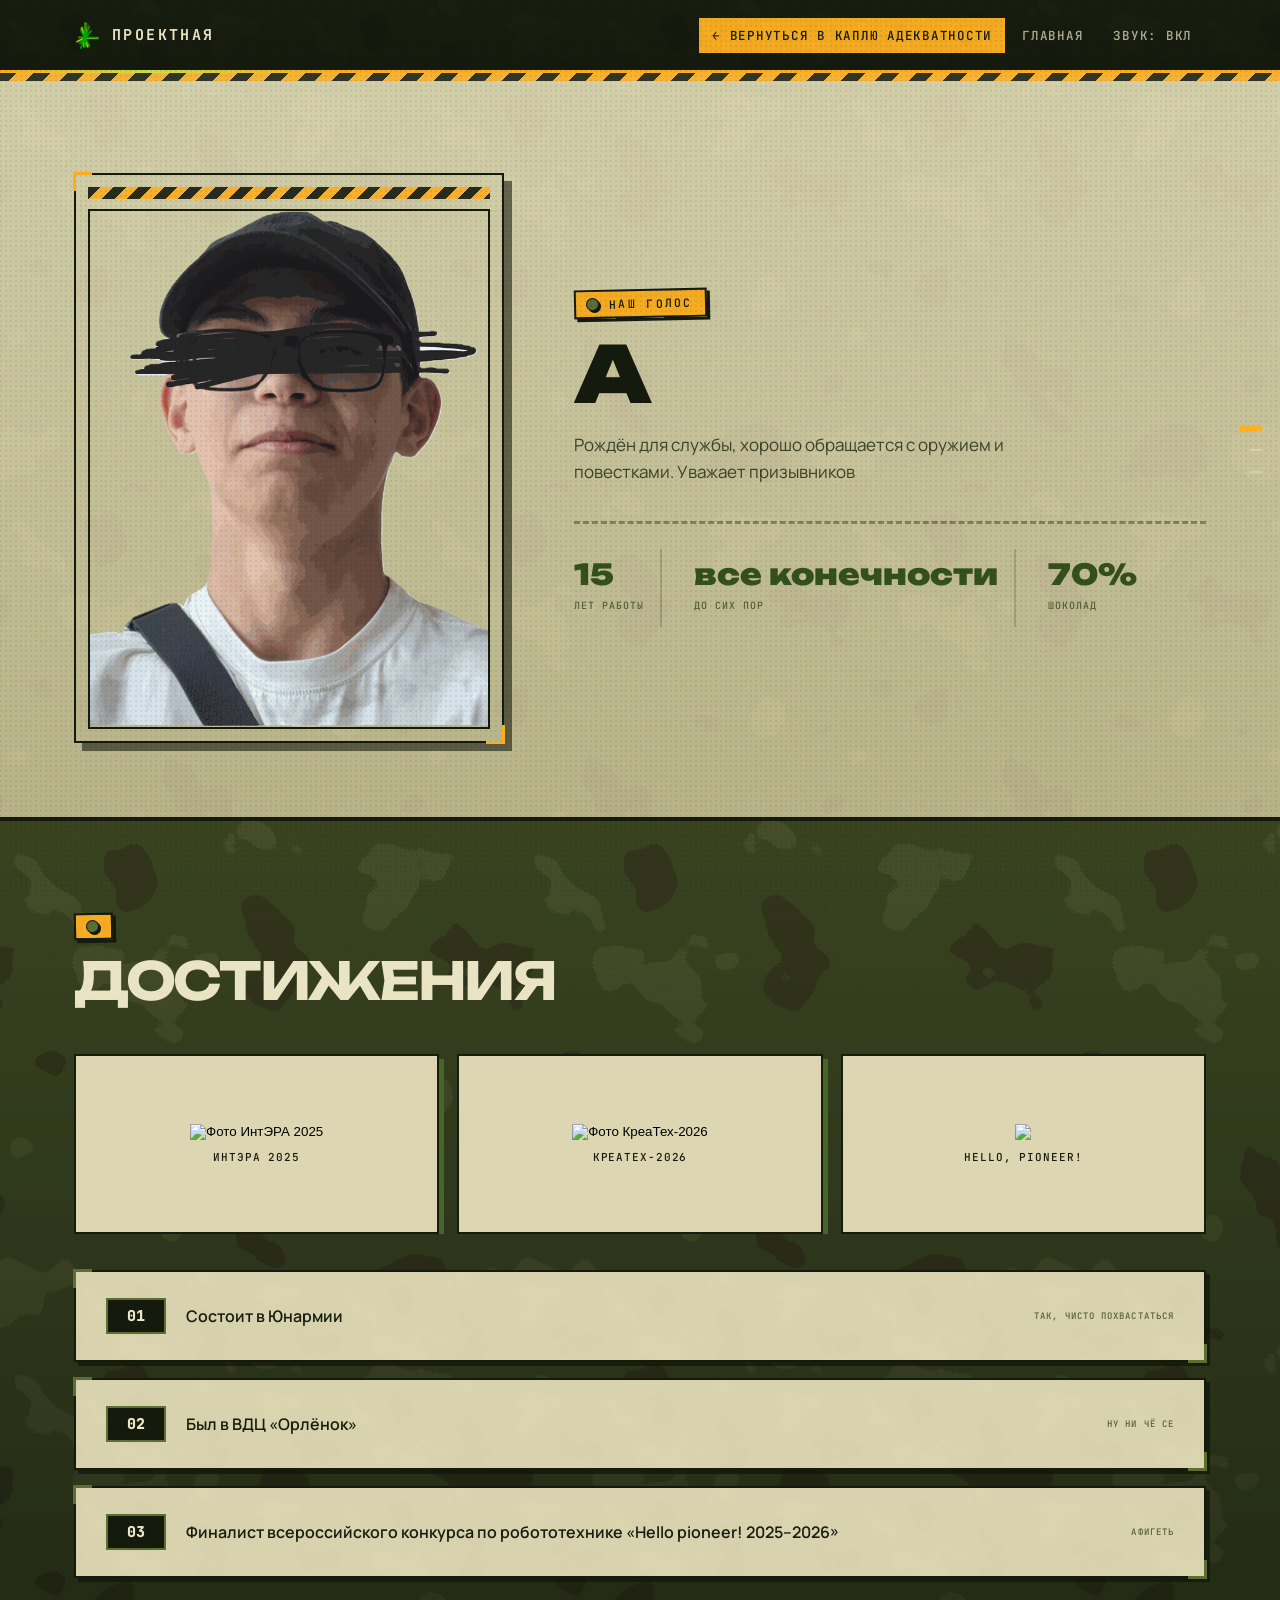
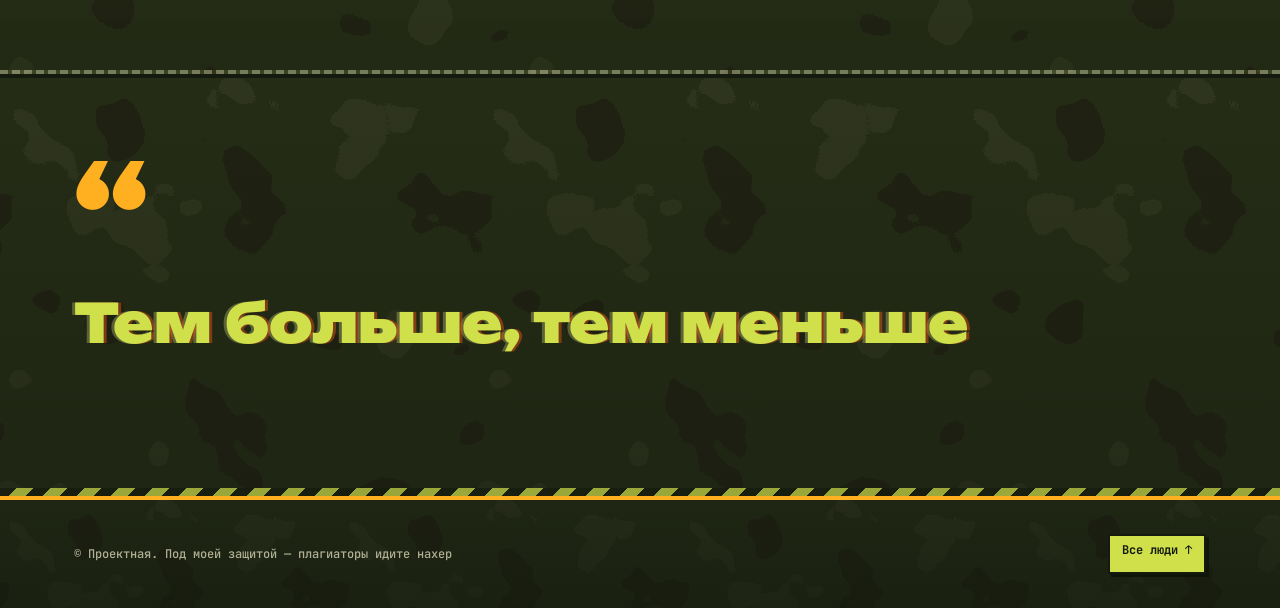
==== a.html @ 7ec5fdd1 "Add files via upload" ====
<!DOCTYPE html>
<html lang="ru">
<head>
  <meta charset="UTF-8">
  <meta name="viewport" content="width=device-width, initial-scale=1.0">
  <title>A</title>

  <link rel="icon" href="favicon.png">
  <link rel="preconnect" href="https://fonts.googleapis.com">
  <link rel="preconnect" href="https://fonts.gstatic.com" crossorigin>
  <link rel="stylesheet" href="portfolio.css">
  <link rel="stylesheet" href="fx.css">
  <link rel="stylesheet" href="page-transition.css">
  <link rel="stylesheet" href="camo.css">

  <style>
    .achievement-photo-gallery {
      display: grid;
      grid-template-columns: repeat(3, minmax(220px, 1fr));
      gap: 18px;
      margin: 30px 0 36px;
      overflow-x: auto;
      overscroll-behavior-x: contain;
      scroll-snap-type: x proximity;
    }

    .achievement-photo-frame {
      display: flex;
      flex-direction: column;
      align-items: center;
      justify-content: center;
      min-width: 0;
      min-height: 180px;
      margin: 0;
      padding: 10px;
      border: 2px solid var(--ink);
      background: var(--bg-elevated);
      box-shadow: 5px 5px 0 var(--blue);
      scroll-snap-align: start;
      gap: 10px;
      transition: transform .3s ease, box-shadow .3s ease;
    }

    .achievement-photo-frame:hover {
      transform: translateY(-5px) rotate(-.4deg);
      box-shadow: 8px 9px 0 var(--bright);
    }

    .achievement-photo-placeholder {
      display: grid;
      place-content: center;
      justify-items: center;
      gap: 8px;
      width: 100%;
      min-height: 160px;
      padding: 16px;
      border: 2px dashed var(--blue);
      background: rgba(27, 52, 232, .06);
      color: var(--dim);
      font: 500 11px 'JetBrains Mono', monospace;
      letter-spacing: .12em;
      text-align: center;
      text-transform: uppercase;
    }

    .achievement-photo-placeholder__plus {
      color: var(--bright);
      font: 500 34px/1 'JetBrains Mono', monospace;
    }

    .achievement-photo {
      display: block;
      width: auto;
      height: auto;
      max-width: 100%;
      max-height: 360px;
      object-fit: contain;
      cursor: zoom-in;
    }

    .achievement-photo-button {
      display: grid;
      place-items: center;
      width: 100%;
      padding: 0;
      border: 0;
      background: transparent;
      cursor: zoom-in;
    }

    .achievement-photo-button:focus-visible {
      outline: 3px solid var(--bright);
      outline-offset: 4px;
    }

    .achievement-photo-frame figcaption {
      color: var(--ink);
      font: 500 11px 'JetBrains Mono', monospace;
      letter-spacing: .08em;
      text-align: center;
      text-transform: uppercase;
    }

    .photo-lightbox {
      position: fixed;
      z-index: 10000;
      inset: 0;
      display: grid;
      place-items: center;
      padding: 24px;
      background: rgba(0, 0, 0, .9);
      opacity: 0;
      visibility: hidden;
      pointer-events: none;
      transition: opacity .3s ease, visibility .3s ease;
    }

    .photo-lightbox.is-open {
      opacity: 1;
      visibility: visible;
      pointer-events: auto;
    }

    .photo-lightbox__image {
      display: block;
      width: auto;
      height: auto;
      max-width: 92vw;
      max-height: 88vh;
      object-fit: contain;
      border: 2px solid #fff;
      box-shadow: 0 0 40px rgba(255, 255, 255, .2);
      opacity: 0;
      transform: scale(.82);
      transition: transform .35s cubic-bezier(.2, .8, .2, 1), opacity .3s ease;
    }

    .photo-lightbox.is-open .photo-lightbox__image {
      opacity: 1;
      transform: scale(1);
    }

    .photo-lightbox__close {
      position: absolute;
      top: 18px;
      right: 20px;
      display: grid;
      width: 48px;
      height: 48px;
      place-items: center;
      border: 1px solid rgba(255, 255, 255, .7);
      background: rgba(0, 0, 0, .55);
      color: #fff;
      font: 400 34px/1 sans-serif;
      cursor: pointer;
    }

    .photo-lightbox__close:hover {
      background: #fff;
      color: #000;
    }

    body.photo-lightbox-open {
      overflow: hidden;
    }

    @media (max-width: 760px) {
      .achievement-photo-gallery {
        grid-template-columns: repeat(3, minmax(220px, 1fr));
      }
    }

    @media (prefers-reduced-motion: reduce) {
      .photo-lightbox,
      .photo-lightbox__image {
        transition: none;
      }
    }

    #profile .achievement {
      transform-origin: center;
      transition:
        transform .35s cubic-bezier(.2, .8, .2, 1),
        box-shadow .35s ease,
        background .35s ease;
    }

    #profile .achievement:hover,
    #profile .achievement:focus-within {
      transform: translateY(-6px) rotate(-.35deg);
      box-shadow: 10px 12px 0 var(--bright);
    }
  </style>
</head>

<body>
  <script src="page-transition.js"></script>

  <div class="noise"></div>

  <header class="site-header">
    <div class="wrap header-inner">
      <a class="brand" href="portfolio.html">
        <span class="crosshair"></span>
        ПРОЕКТНАЯ
      </a>

      <nav class="primary-nav" aria-label="Основная навигация">
        <a class="nav-link is-current" href="portfolio.html">
          ← вернуться в каплю адекватности
        </a>
        <a class="nav-link" href="index.html">Главная</a>

        <button class="nav-link sound-toggle" id="soundToggle" type="button" aria-pressed="true" hidden>ЗВУК: ВКЛ</button>
      </nav>
    </div>
  </header>

  <main id="profile">
    <section class="profile-hero">
      <div class="wrap">
        <div class="profile-grid">
          <div class="profile-photo frame reveal">
            <div class="photo-code"></div>
            <img src="EMA_2.png" alt="А">
          </div>

          <div class="profile-copy reveal">
            <div class="eyebrow">Наш голос</div>
            <h1>А</h1>
            <p>
              Рождён для службы, хорошо обращается с оружием и повестками.
              Уважает призывников
            </p>

            <div class="stats">
              <div>
                <b>15</b>
                <span>лет работы</span>
              </div>

              <div>
                <b>все конечности</b>
                <span>до сих пор</span>
              </div>

              <div>
                <b>70%</b>
                <span>шоколад</span>
              </div>
            </div>
          </div>
        </div>
      </div>
    </section>

    <section class="section achievements">
      <div class="wrap">
        <div class="section-head reveal">
          <div class="eyebrow"></div>
          <h2>Достижения</h2>
        </div>

        <div class="achievement-photo-gallery" aria-label="Фотографии достижений">
          <figure class="achievement-photo-frame">
            <button class="achievement-photo-button" type="button" aria-label="Увеличить фото ИнтЭРА 2025">
              <img class="achievement-photo" src="дста/intera.jpg" alt="Фото ИнтЭРА 2025" loading="lazy">
            </button>
            <figcaption>ИнтЭРА 2025</figcaption>
          </figure>

          <figure class="achievement-photo-frame">
            <button class="achievement-photo-button" type="button" aria-label="Увеличить фото КреаТех-2026">
              <img class="achievement-photo" src="дста/kreaa.jpg" alt="Фото КреаТех-2026" loading="lazy">
            </button>
            <figcaption>КреаТех-2026</figcaption>
          </figure>

          <figure class="achievement-photo-frame">
            <button class="achievement-photo-button" type="button" aria-label="Увеличить фото HPA">
              <img class="achievement-photo" src="дста/hpa.jpg" loading="lazy">
            </button>
            <figcaption>Hello, pioneer!</figcaption>
          </figure>
        </div>

        <div class="achievement-list">
          <article class="achievement frame reveal">
            <span>01</span>
            <h3>Состоит в Юнармии</h3>
            <i>так, чисто похвастаться</i>
          </article>

          <article class="achievement frame reveal">
            <span>02</span>
            <h3>Был в ВДЦ «Орлёнок»</h3>
            <i>ну ни чё се</i>
          </article>

          <article class="achievement frame reveal">
            <span>03</span>
            <h3>
              Финалист всероссийского конкурса по робототехнике
              «Hello pioneer! 2025–2026»
            </h3>
            <i>афигеть</i>
          </article>
        </div>
      </div>
    </section>

    <section class="section quote">
      <div class="wrap">
        <div class="quote-mark reveal">“</div>
        <p class="reveal">Тем больше, тем меньше</p>
      </div>
    </section>
  </main>

  <footer class="site-footer">
    <div class="wrap">
      <p>© Проектная. Под моей защитой — плагиаторы идите нахер</p>
      <a href="portfolio.html">Все люди ↑</a>
    </div>
  </footer>

  <div
    class="photo-lightbox"
    id="photoLightbox"
    role="dialog"
    aria-modal="true"
    aria-label="Просмотр фото"
    aria-hidden="true"
  >
    <button
      class="photo-lightbox__close"
      id="photoLightboxClose"
      type="button"
      aria-label="Закрыть фото"
    >
      ×
    </button>
    <img class="photo-lightbox__image" id="photoLightboxImage" alt="">
  </div>

  <script>
    (() => {
      const lightbox = document.getElementById('photoLightbox');
      const enlargedPhoto = document.getElementById('photoLightboxImage');
      const closeButton = document.getElementById('photoLightboxClose');
      const photoButtons = document.querySelectorAll('.achievement-photo-button');
      let lastTrigger = null;

      function openPhoto(button) {
        const photo = button.querySelector('img');
        if (!photo) return;

        lastTrigger = button;
        enlargedPhoto.src = photo.currentSrc || photo.src;
        enlargedPhoto.alt = photo.alt;
        lightbox.classList.add('is-open');
        lightbox.setAttribute('aria-hidden', 'false');
        document.body.classList.add('photo-lightbox-open');
        closeButton.focus();
      }

      function closePhoto() {
        if (!lightbox.classList.contains('is-open')) return;

        lightbox.classList.remove('is-open');
        lightbox.setAttribute('aria-hidden', 'true');
        document.body.classList.remove('photo-lightbox-open');
        enlargedPhoto.removeAttribute('src');

        if (lastTrigger) lastTrigger.focus();
      }

      photoButtons.forEach(button => {
        button.addEventListener('click', () => openPhoto(button));
      });

      closeButton.addEventListener('click', closePhoto);

      lightbox.addEventListener('click', event => {
        if (event.target === lightbox) closePhoto();
      });

      document.addEventListener('keydown', event => {
        if (event.key === 'Escape') closePhoto();
      });
    })();
  </script>

  <script src="march.js" defer></script>
  <script src="fx.js" defer></script>
  <script src="portfolio.js"></script>
</body>
</html>
---- portfolio.css ----
@import url('https://fonts.googleapis.com/css2?family=Unbounded:wght@500;700;900&family=JetBrains+Mono:wght@400;500;700&family=Manrope:wght@400;500;600;700;800&display=swap');

:root {
  --bg: #e9e2d0;
  --bg-elevated: #f7f2e5;
  --elev: #f7f2e5;
  --elev2: #ded5be;
  --grid: rgba(16, 18, 22, 0.06);
  --line: rgba(16, 18, 22, 0.24);
  --ink: #101216;
  --dim: #454a54;
  --ink-dim: #454a54;
  --faint: #83857e;
  --blue: #1b34e8;
  --bright: #ff1f5a;
  --blue-bright: #ff1f5a;
  --acid: #d7f23c;
  --hazard: #ff5b1f;
  --glass: rgba(16, 18, 22, 0.96);
  --radius: 0px;
  --max: 1180px;
  --maxw: 1180px;
  --ink-block: #101216;
  --paper-ink: #f7f2e5;
  --edge: 2px solid var(--ink);
  --shadow-hard: 6px 6px 0 var(--ink);
  --shadow-hard-sm: 3px 3px 0 var(--ink);
}

* { box-sizing: border-box; }
html { scroll-behavior: smooth; }

body {
  margin: 0;
  background:
    radial-gradient(circle at 1px 1px, rgba(16, 18, 22, 0.14) 1px, transparent 1.5px) 0 0 / 20px 20px,
    repeating-linear-gradient(0deg, var(--grid) 0 1px, transparent 1px 46px),
    repeating-linear-gradient(90deg, var(--grid) 0 1px, transparent 1px 46px),
    var(--bg);
  color: var(--ink);
  font: 16px/1.62 Manrope, system-ui, sans-serif;
  overflow-x: hidden;
  -webkit-font-smoothing: antialiased;
}

::selection { background: var(--blue); color: var(--acid); }
html { scrollbar-color: var(--ink) var(--bg); }
::-webkit-scrollbar { width: 12px; height: 12px; }
::-webkit-scrollbar-track { background: var(--bg); }
::-webkit-scrollbar-thumb { background: var(--ink); border: 3px solid var(--bg); }
::-webkit-scrollbar-thumb:hover { background: var(--blue); }
img { max-width: 100%; display: block; }
a { color: inherit; }
.wrap { max-width: var(--max); margin: auto; padding: 0 24px; }
h1, h2, h3 { font-family: Unbounded, sans-serif; line-height: 0.98; margin: 0; letter-spacing: -0.045em; text-transform: uppercase; }
h4, h5, h6, h7 { font-family: 'JetBrains Mono', monospace; font-weight: 700; letter-spacing: 0.14em; text-transform: uppercase; margin: 0; }

/* ---------- растровая пыль поверх печати ---------- */
.noise {
  position: fixed;
  inset: 0;
  pointer-events: none;
  z-index: 100;
  opacity: 0.28;
  mix-blend-mode: multiply;
  background-image:
    radial-gradient(circle at 1px 1px, rgba(16, 18, 22, 0.5) 0.6px, transparent 1px),
    url("data:image/svg+xml,%3Csvg viewBox='0 0 180 180' xmlns='http://www.w3.org/2000/svg'%3E%3Cfilter id='n'%3E%3CfeTurbulence type='fractalNoise' baseFrequency='.9' numOctaves='3' stitchTiles='stitch'/%3E%3C/filter%3E%3Crect width='100%25' height='100%25' filter='url(%23n)' opacity='.05'/%3E%3C/svg%3E");
  background-size: 5px 5px, 180px 180px;
}

/* ---------- шапка ---------- */
.site-header {
  position: sticky;
  top: 0;
  z-index: 40;
  background: var(--glass);
  color: var(--paper-ink);
  border-bottom: 3px solid var(--acid);
  transition: box-shadow 0.35s ease, border-color 0.35s ease;
}
.site-header::after {
  content: '';
  position: absolute;
  left: 0;
  bottom: -3px;
  height: 3px;
  width: 26%;
  background: var(--bright);
  animation: headerSweep 6.5s cubic-bezier(0.62, 0, 0.35, 1) infinite;
  pointer-events: none;
}
@keyframes headerSweep {
  0%   { transform: translateX(-115%); }
  52%  { transform: translateX(300%); }
  100% { transform: translateX(-115%); }
}
html.is-scrolled .site-header { border-bottom-color: var(--blue); box-shadow: 0 10px 0 rgba(16, 18, 22, 0.14); }
.header-inner { height: 70px; display: flex; align-items: center; justify-content: space-between; transition: height 0.35s cubic-bezier(0.16, 1, 0.3, 1); }
html.is-scrolled .header-inner { height: 56px; }

.brand {
  display: inline-flex;
  align-items: center;
  font: 700 15px/1 'JetBrains Mono', monospace;
  letter-spacing: 0.16em;
  text-decoration: none;
  color: var(--paper-ink);
  transition: color 0.2s ease;
}
.brand:hover { color: var(--acid); }

/* лого — печатная искра, то же, что на остальных страницах */
.crosshair {
  width: 27px;
  height: 27px;
  display: inline-block;
  margin-right: 11px;
  background: url('logo.png') center / contain no-repeat;
  animation: logoSpin 16s linear infinite;
  transition: transform 0.5s cubic-bezier(0.16, 1, 0.3, 1), filter 0.4s ease;
}
@keyframes logoSpin { to { rotate: 360deg; } }
.brand:hover .crosshair { transform: scale(1.16); filter: drop-shadow(0 0 6px rgba(27, 52, 232, 0.55)); }
.brand-o { width: 18px; height: 18px; margin: 0 2px; vertical-align: -4px; }

.primary-nav { display: flex; gap: 2px; }
.nav-link {
  position: relative;
  z-index: 1;
  font: 500 12.5px 'JetBrains Mono', monospace;
  letter-spacing: 0.06em;
  text-transform: uppercase;
  padding: 9px 13px;
  color: rgba(247, 242, 229, 0.66);
  text-decoration: none;
  overflow: hidden;
  transition: color 0.25s ease;
}
.nav-link::after {
  content: '';
  position: absolute;
  z-index: -1;
  inset: 4px;
  background: var(--acid);
  transform: scaleX(0);
  transform-origin: 0 50%;
  transition: transform 0.32s cubic-bezier(0.77, 0, 0.18, 1);
}
.nav-link:hover { color: var(--ink); }
.nav-link:hover::after, .nav-link.is-current::after { transform: scaleX(1); }
.nav-link.is-current { color: var(--ink); }
.nav-link.is-current::after { background: var(--bright); }
.sound-toggle { border: 0; background: none; cursor: pointer; }
.sound-toggle[aria-pressed="false"] { opacity: .6; text-decoration: line-through; }

/* ---------- герой ---------- */
.portfolio-hero {
  min-height: 640px;
  border-bottom: 4px solid var(--ink);
  display: flex;
  align-items: center;
  position: relative;
  overflow: hidden;
  background: linear-gradient(180deg, rgba(27, 52, 232, 0.06), transparent 60%);
}
.portfolio-hero::before {
  content: '';
  position: absolute;
  bottom: 0;
  left: 400px;
  width: 45%;
  aspect-ratio: 2952 / 1374;
  background: url('loxi-bg.png') center / 100% 100% no-repeat;
  opacity: 1;
  filter: brightness(1.6);
  pointer-events: none;
}
.portfolio-hero::after {
  content: '';
  position: absolute;
  width: 620px; height: 620px;
  border: 3px dashed rgba(16, 18, 22, 0.22);
  border-radius: 50%;
  right: -170px; top: 50%;
  transform: translateY(-50%);
  animation: spin 46s linear infinite;
  pointer-events: none;
}
.hero-grid { display: grid; grid-template-columns: 1.15fr 0.85fr; gap: 44px; width: 100%; align-items: center; }

.eyebrow {
  font: 500 11.5px 'JetBrains Mono', monospace;
  letter-spacing: 0.2em;
  text-transform: uppercase;
  color: var(--ink);
  display: flex;
  gap: 10px;
  align-items: center;
  width: fit-content;
  background: #b5003b;
  padding: 5px 12px 5px 10px;
  border: var(--edge);
  box-shadow: var(--shadow-hard-sm);
  transform: rotate(-1.2deg);
  transition: transform 0.3s cubic-bezier(0.16, 1, 0.3, 1), box-shadow 0.3s ease;
}
.eyebrow::before { content: ''; width: 11px; height: 11px; flex: none; background: var(--blue); border: 1.5px solid var(--ink); border-radius: 50%; box-shadow: 2px 2px 0 var(--ink); }
.eyebrow:hover { transform: rotate(0) translate(-2px, -2px); box-shadow: 6px 6px 0 var(--ink); }

.hero-copy h1 { font-size: clamp(32px, 7.6vw, 96px); font-weight: 900; margin: 22px 0 24px; }
.hero-copy h1 span {
  color: var(--bright);
  text-shadow: 5px 0 rgba(27, 52, 232, 0.8), -4px 0 rgba(215, 242, 60, 0.9);
  animation: misreg 5.5s steps(1) infinite;
}
@keyframes misreg {
  0%, 84%, 100% { text-shadow: 5px 0 rgba(27, 52, 232, 0.8), -4px 0 rgba(215, 242, 60, 0.9); }
  88% { text-shadow: -8px 3px 0 rgba(27, 52, 232, 0.9), 7px -3px 0 rgba(255, 91, 31, 0.9); }
  94% { text-shadow: 9px -4px 0 rgba(215, 242, 60, 0.95), -7px 4px 0 rgba(255, 31, 90, 0.8); }
}
.hero-copy p { max-width: 54ch; color: var(--dim); font-size: 17px; }
.hero-meta { display: flex; align-items: center; gap: 20px; margin-top: 32px; }

.stamp {
  display: inline-flex;
  align-items: center;
  border: 2px dashed currentColor;
  background: var(--bg-elevated);
  color: var(--hazard);
  padding: 8px 15px;
  font: 700 12px 'JetBrains Mono', monospace;
  letter-spacing: 0.12em;
  text-transform: uppercase;
  transform: rotate(-2.4deg);
  transition: transform 0.3s cubic-bezier(0.16, 1, 0.3, 1), box-shadow 0.3s ease;
}
.stamp:hover { transform: rotate(0) translate(-2px, -2px); box-shadow: 5px 5px 0 var(--ink); }
.mono { font: 500 12px 'JetBrains Mono', monospace; color: var(--faint); animation: bob 1.8s ease-in-out infinite; }
@keyframes bob { 0%, 100% { transform: translateY(0); } 50% { transform: translateY(8px); } }

.hero-orbit { height: 440px; position: relative; display: grid; place-items: center; }
.orbit { position: absolute; border: 3px solid rgba(16, 18, 22, 0.3); border-radius: 50%; }
.orbit-1 { width: 350px; height: 350px; animation: orbitSpin 22s linear infinite; }
.orbit-2 { width: 258px; height: 258px; border-style: dashed; border-color: rgba(27, 52, 232, 0.6); animation: orbitSpin 14s linear infinite reverse; }
.target-card {
  width: 220px; height: 220px;
  border: var(--edge);
  background: var(--ink-block);
  color: var(--paper-ink);
  display: flex; flex-direction: column; justify-content: space-between;
  padding: 18px;
  position: relative;
  box-shadow: var(--shadow-hard);
  transition: transform 0.4s cubic-bezier(0.16, 1, 0.3, 1), box-shadow 0.4s ease;
}
.hero-orbit:hover .target-card { transform: translate(-4px, -4px) rotate(-2deg); box-shadow: 12px 12px 0 var(--bright); }
.target-card::before, .target-card::after { content: ''; position: absolute; width: 18px; height: 18px; border: 3px solid var(--acid); }
.target-card::before { top: -3px; left: -3px; border-right: 0; border-bottom: 0; }
.target-card::after { right: -3px; bottom: -3px; border-left: 0; border-top: 0; }
.target-card strong { font: 900 66px/1 Unbounded, sans-serif; color: var(--acid); align-self: center; text-shadow: 4px 0 rgba(255, 31, 90, 0.9), -3px 0 rgba(27, 52, 232, 0.8); }
.target-card span, .target-label { font: 500 11px 'JetBrains Mono', monospace; color: rgba(247, 242, 229, 0.6); letter-spacing: 0.18em; text-transform: uppercase; }
.target-card i { height: 2px; background: rgba(247, 242, 229, 0.24); }
.target-card { z-index: 2; }
.target-card .target-image {
  display: block;
  flex: 1 1 auto;
  position: relative;
  z-index: 3;
  width: 100%;
  height: 100%;
  min-width: 0;
  min-height: 0;
  object-fit: contain;
  transform-origin: center;
  animation: targetImageSpin 10s linear infinite;
}
@keyframes targetImageSpin { to { transform: rotate(360deg); } }

.marquee { overflow: hidden; border-top: 3px solid var(--ink); border-bottom: 3px solid var(--ink); white-space: nowrap; padding: 18px 0; background: var(--acid); }
.marquee-track { display: inline-block; font: 900 36px Unbounded, sans-serif; letter-spacing: -0.03em; text-transform: uppercase; color: transparent; -webkit-text-stroke: 1.5px var(--ink); animation: marquee 22s linear infinite; }
.marquee-track span { color: var(--blue); margin: 0 24px; -webkit-text-stroke: 0; }
.marquee:hover .marquee-track { animation-duration: 10s; }

/* ---------- секции ---------- */
.section { padding: 92px 0; }
.section-head { margin-bottom: 46px; max-width: 62ch; }
.section-head h2 { font-size: clamp(28px, 4.6vw, 52px); margin-top: 16px; position: relative; display: inline-block; }
.section-head h2::after { content: ''; position: absolute; left: 0; bottom: -9px; width: 0; height: 9px; background: var(--bright); transition: width 0.5s cubic-bezier(0.16, 1, 0.3, 1); }
.section-head h2:hover::after { width: 100%; }
.section-head p { color: var(--dim); }
.people-section { border-bottom: 4px dashed var(--line); }

/* рамка с реестровыми углами */
.frame { position: relative; border: var(--edge); background: var(--bg-elevated); box-shadow: var(--shadow-hard-sm); }
.frame::before, .frame::after { content: ''; position: absolute; width: 16px; height: 16px; border: 3px solid var(--blue); z-index: 2; pointer-events: none; transition: width 0.3s ease, height 0.3s ease, border-color 0.3s ease; }
.frame::before { left: -3px; top: -3px; border-right: 0; border-bottom: 0; }
.frame::after { right: -3px; bottom: -3px; border-left: 0; border-top: 0; }

.people-grid { display: grid; grid-template-columns: repeat(2, 1fr); gap: 26px; }
.people-grid h1 { grid-column: 1 / -1; font-size: clamp(18px, 2.6vw, 26px); color: var(--faint); }

/* «личное дело» */
.person-card {
  padding: 16px;
  text-decoration: none;
  display: grid;
  grid-template-columns: 145px 1fr;
  grid-template-rows: auto 1fr auto;
  gap: 18px;
  overflow: hidden;
  box-shadow: var(--shadow-hard);
  transition: transform 0.3s cubic-bezier(0.16, 1, 0.3, 1), box-shadow 0.3s ease, background 0.3s ease;
  will-change: transform;
}
.person-card:hover { transform: translate(-4px, -4px) rotate(-0.4deg); box-shadow: 12px 12px 0 var(--ink); background: var(--acid); }
.person-card:focus-visible { outline: 3px solid var(--blue); outline-offset: 4px; }
.person-card:hover::before, .person-card:hover::after { border-color: var(--bright); width: 24px; height: 24px; }
.person-number {
  font: 900 13px 'JetBrains Mono', monospace;
  color: var(--acid);
  background: var(--ink-block);
  padding: 4px 10px;
  letter-spacing: 0.16em;
  width: fit-content;
  grid-column: 1 / -1;
}
.person-photo { aspect-ratio: 3/4; height: auto; overflow: hidden; background: transparent; grid-column: 1 / -1; position: relative; border: var(--edge); }
.person-photo::after { content: ''; position: absolute; inset: 0; background: repeating-linear-gradient(180deg, rgba(16, 18, 22, 0.18) 0 1px, transparent 1px 5px); opacity: 0.5; pointer-events: none; }
.person-photo img { width: 100%; height: 100%; object-fit: cover; transition: transform 0.6s cubic-bezier(0.16, 1, 0.3, 1); }
/* «Наши люди» — единственные картинки, которые переливаются */
.person-card:nth-child(1) .person-photo img { animation: photoShift 5.5s ease-in-out infinite; }
.person-card:nth-child(2) .person-photo img { animation: photoShift 5.5s ease-in-out -1.8s infinite; }
.person-card:nth-child(3) .person-photo img { animation: photoShift 5.5s ease-in-out -3.6s infinite; }
@keyframes photoShift {
  0%   { filter: saturate(1)    hue-rotate(0deg)   contrast(1.1); }
  33%  { filter: saturate(1.75) hue-rotate(52deg)  contrast(1.18); }
  66%  { filter: saturate(1.45) hue-rotate(-46deg) contrast(1.06); }
  100% { filter: saturate(1)    hue-rotate(0deg)   contrast(1.1); }
}
.person-card:hover .person-photo img { transform: scale(1.05); animation-duration: 1.6s; }
.person-info span { font: 500 10px 'JetBrains Mono', monospace; color: var(--blue); letter-spacing: 0.16em; text-transform: uppercase; }
.person-info h3 { font-size: 22px; margin: 8px 0; transition: color 0.25s ease, text-shadow 0.25s ease; }
.person-card:hover .person-info h3 { color: var(--ink); text-shadow: 3px 0 rgba(255, 31, 90, 0.85), -3px 0 rgba(27, 52, 232, 0.7); }
.person-card:hover .person-info p, .person-card:hover .person-info span, .person-card:hover .person-stat small { color: var(--ink); }
.person-info p { font-size: 13px; color: var(--dim); margin: 0; }
.person-stat { text-align: right; align-self: end; grid-column: 1 / -1; }
.person-stat b { display: block; font: 900 32px/1 Unbounded, sans-serif; color: var(--ink); }
.person-stat small { font: 500 10px 'JetBrains Mono', monospace; color: var(--faint); }
.open-mark { position: absolute; right: 16px; top: 16px; font-size: 24px; font-weight: 700; color: var(--bright); transition: transform 0.25s cubic-bezier(0.16, 1, 0.3, 1); z-index: 3; }
.person-card:hover .open-mark { transform: translate(8px, -8px); }

.manifesto { border-top: 4px solid var(--ink); background: var(--ink-block); color: var(--paper-ink); }
.manifesto .eyebrow { color: var(--ink); }
.manifesto-grid { display: grid; grid-template-columns: 1fr 2fr; gap: 44px; align-items: start; }
.manifesto-text h2 { font-size: clamp(28px, 4vw, 50px); color: var(--paper-ink); }
.manifesto-text p { color: rgba(247, 242, 229, 0.72); max-width: 60ch; font-size: 18px; }

/* ---------- подвал ---------- */
.site-footer { margin-top: auto; border-top: 4px solid var(--ink); padding: 34px 0; background: var(--ink-block); }
.site-footer .wrap { display: flex; justify-content: space-between; gap: 20px; flex-wrap: wrap; }
.site-footer p, .site-footer a, .site-footer h7 { font: 500 12px 'JetBrains Mono', monospace; color: rgba(247, 242, 229, 0.62); text-decoration: none; transition: color 0.2s ease, background 0.2s ease; }
.site-footer a:hover { color: var(--ink); background: var(--acid); }
.footer-links { display: flex; gap: 8px; flex-wrap: wrap; }
.footer-links a { padding: 6px 10px; border: 1px solid rgba(247, 242, 229, 0.2); }

/* ---------- профили ---------- */
.profile-hero { padding: 55px 0 74px; border-bottom: 4px solid var(--ink); }
.profile-grid { display: grid; grid-template-columns: 430px 1fr; gap: 70px; align-items: center; margin-top: 45px; }
.profile-photo { padding: 12px; background: transparent; box-shadow: var(--shadow-hard); transition: transform 0.35s cubic-bezier(0.16, 1, 0.3, 1), box-shadow 0.35s ease; }
.profile-photo:hover { transform: translate(-4px, -4px) rotate(-0.6deg); box-shadow: 12px 12px 0 var(--blue); }
.profile-photo img { width: 100%; height: 520px; object-fit: cover; transition: transform 0.6s cubic-bezier(0.16, 1, 0.3, 1); }
.profile-photo:hover img { transform: scale(1.02); }
.photo-code { font: 500 10px 'JetBrains Mono', monospace; color: var(--dim); padding: 8px 0; letter-spacing: 0.18em; text-transform: uppercase; }
.profile-copy h1 { font-size: clamp(30px, 6.6vw, 78px); font-weight: 900; margin: 18px 0; text-shadow: 5px 0 rgb(255, 0, 68), -5px 0 rgba(27, 52, 232, 0.7); }
.profile-copy > p { color: var(--dim); font-size: 17px; max-width: 52ch; }
.stats { display: flex; gap: 32px; border-top: 3px dashed var(--line); margin-top: 35px; padding-top: 25px; flex-wrap: wrap; }
.stats b { display: block; font: 900 29px/1.1 Unbounded, sans-serif; color: var(--hazard); }
.stats span { font: 500 10px 'JetBrains Mono', monospace; color: var(--faint); text-transform: uppercase; letter-spacing: 0.1em; }

.achievements { border-bottom: 4px dashed var(--line); }
.achievement-list { display: grid; gap: 16px; }
.achievement { padding: 26px 30px; display: grid; grid-template-columns: 60px 1fr auto; gap: 20px; align-items: center; box-shadow: var(--shadow-hard-sm); transition: transform 0.3s cubic-bezier(0.16, 1, 0.3, 1), box-shadow 0.3s ease, background 0.3s ease; }
.achievement:hover { transform: translateX(12px); box-shadow: 10px 10px 0 var(--ink); background: var(--acid); }
/* на кислотной заливке всю мелочь делаем контрастной */
.achievement:hover h3, .achievement:hover > span, .achievement:hover i { color: var(--ink); }
.achievement:hover::before, .achievement:hover::after { border-color: var(--bright); }
.achievement > span { font: 900 15px 'JetBrains Mono', monospace; color: var(--bright); }
.achievement h3 { font: 600 16px/1.5 Manrope, sans-serif; letter-spacing: 0; text-transform: none; }
.achievement i { font: 500 9px 'JetBrains Mono', monospace; font-style: normal; color: var(--faint); text-align: right; text-transform: uppercase; letter-spacing: 0.12em; }

.quote { border-top: 4px solid var(--ink); background: var(--acid); }
.quote-mark { font: 900 120px/0.6 Unbounded, sans-serif; color: var(--ink); }
.quote p { font: 900 clamp(26px, 4.4vw, 54px)/1 Unbounded, sans-serif; max-width: 900px; color: var(--ink); text-shadow: 3px 0 rgba(27, 52, 232, 0.55), -3px 0 rgba(255, 31, 90, 0.5); }

/* ---------- переносимые блоки внутренних страниц ---------- */
.detail-head { padding: 72px 0 44px; border-bottom: 4px solid var(--ink); }
.detail-head h1 { font-size: clamp(30px, 5.4vw, 52px); margin: 16px 0 18px; }
.detail-meta { display: flex; gap: 14px; flex-wrap: wrap; align-items: center; margin-top: 20px; }
.prose { max-width: 68ch; color: var(--dim); font-size: 16.5px; }
.prose a { color: var(--blue); text-decoration: underline dashed rgba(27, 52, 232, 0.6); }

/* ---------- reveal (portfolio.js) ---------- */
.reveal { opacity: 0; transform: translateY(32px); transition: opacity 0.7s ease, transform 0.75s cubic-bezier(0.16, 1, 0.3, 1); }
.reveal.visible { opacity: 1; transform: none; }

@keyframes marquee { to { transform: translateX(-50%); } }
@keyframes spin { to { transform: translateY(-50%) rotate(360deg); } }
.orbit-1, .orbit-2 { animation-name: orbitSpin; }
@keyframes orbitSpin { to { transform: rotate(360deg); } }

@media (max-width: 760px) {
  .header-inner, html.is-scrolled .header-inner { height: auto; min-height: 56px; flex-wrap: wrap; gap: 8px; padding-block: 10px; }
  .primary-nav { flex-wrap: wrap; justify-content: flex-end; }
  .portfolio-hero { min-height: auto; padding: 70px 0; }
  .portfolio-hero::after { display: none; }
  .hero-grid, .profile-grid, .manifesto-grid { grid-template-columns: 1fr; }
  .hero-orbit { height: 340px; }
  .people-grid { grid-template-columns: 1fr; }
  .person-card { min-height: 400px; }
  .profile-photo img { height: 420px; }
  .achievement { grid-template-columns: 35px 1fr; }
  .achievement i { display: none; }
  .site-footer .wrap { flex-direction: column; }
  .stats { gap: 18px; }
  .section { padding: 66px 0; }
}

@media (prefers-reduced-motion: reduce) {
  html { scroll-behavior: auto; }
  *, *::before, *::after { animation: none !important; transition: none !important; }
  .reveal { opacity: 1 !important; transform: none !important; }
}

.people-grid {
  grid-template-columns: repeat(3, minmax(0, 1fr));
}

.people-grid > .person-card {
  min-width: 0;
  grid-template-columns: minmax(0, 1fr);
  grid-template-rows: auto auto 1fr auto;
}

@media (max-width: 760px) {
  .people-grid {
    grid-template-columns: 1fr;
  }
}
---- fx.css ----
/* =========================================================
   FX-слой ПРОЕКТНОЙ — «ПЕЧАТЬ» v4
   Зерно, прогресс, riso-курсор, clip-path reveal, пословные
   заголовки, мисрегистрация, tilt + блик, счётчики, пятно.
   Работает поверх любой темы, контента не касается.
   ========================================================= */

/* --- зерно печать ---------- */
.fx-grain {
  position: fixed;
  inset: -12%;
  z-index: 10001;
  pointer-events: none;
  opacity: 0.07;
  mix-blend-mode: multiply;
  background-image: url("data:image/svg+xml,%3Csvg xmlns='http://www.w3.org/2000/svg' viewBox='0 0 220 220'%3E%3Cfilter id='n'%3E%3CfeTurbulence type='fractalNoise' baseFrequency='.85' numOctaves='3' stitchTiles='stitch'/%3E%3C/filter%3E%3Crect width='100%25' height='100%25' filter='url(%23n)'/%3E%3C/svg%3E");
  animation: fxGrain 5s steps(8) infinite;
}
@keyframes fxGrain {
  0%    { transform: translate(0, 0); }
  12.5% { transform: translate(-3%, 4%); }
  25%   { transform: translate(2%, -3%); }
  37.5% { transform: translate(-4%, -2%); }
  50%   { transform: translate(3%, 3%); }
  62.5% { transform: translate(-2%, 2%); }
  75%   { transform: translate(4%, -4%); }
  87.5% { transform: translate(-3%, -3%); }
  100%  { transform: translate(0, 0); }
}

/* --- прогресс чтения: кислотная лента с рисками --- */
.fx-progress {
  position: fixed;
  top: 0;
  left: 0;
  right: 0;
  height: 4px;
  z-index: 10004;
  pointer-events: none;
  transform-origin: 0 50%;
  transform: scaleX(0);
  background:
    repeating-linear-gradient(90deg, var(--ink, #101216) 0 2px, transparent 2px 14px),
    linear-gradient(90deg, #1b34e8, #ff1f5a 55%, #d7f23c);
}

/* --- scroll reveal: шторка clip-path + лёгкий наклон ---
   4px незакрытой полосы обязательны: IntersectionObserver в Chrome
   не считает клипирующий элемент «видимым», если area=0. */
.fx-init {
  opacity: 0;
  transform: translateY(40px) rotate(-0.6deg);
  clip-path: inset(0 0 calc(100% - 4px) 0);
  transition:
    opacity 0.7s ease,
    transform 0.9s cubic-bezier(0.16, 1, 0.3, 1),
    clip-path 0.9s cubic-bezier(0.77, 0, 0.18, 1);
  transition-delay: var(--fx-d, 0ms);
}
.fx-init.fx-show {
  opacity: 1;
  transform: none;
  clip-path: inset(0 0 0 0);
}

/* --- пословный подъём заголовков со сдвигом красок --- */
.fx-word {
  display: inline-block;
  overflow-wrap: anywhere;
  opacity: 0;
  transform: translateY(0.9em) rotate(2deg);
  transition: opacity 0.5s ease, transform 0.8s cubic-bezier(0.16, 1, 0.3, 1), text-shadow 0.5s ease;
  transition-delay: calc(var(--fx-w, 0) * 60ms);
}
.fx-init.fx-show .fx-word { opacity: 1; transform: none; }
/* мисрегистрация при появлении заголовка */
.fx-init.fx-show.fx-misreg .fx-word {
  animation: misregIn 1.1s cubic-bezier(0.16, 1, 0.3, 1) both;
  animation-delay: calc(var(--fx-w, 0) * 60ms);
}
@keyframes misregIn {
  0%   { text-shadow: 10px 0 rgba(255, 31, 90, 0.9), -10px 0 rgba(27, 52, 232, 0.8); }
  55%  { text-shadow: 4px 0 rgba(255, 31, 90, 0.6), -4px 0 rgba(27, 52, 232, 0.5); }
  100% { text-shadow: 0 0 rgba(255, 31, 90, 0), 0 0 rgba(27, 52, 232, 0); }
}

/* --- штамп «припечатан» --- */
.fx-stamp-in { animation: stampIn 0.6s cubic-bezier(0.34, 1.56, 0.64, 1) both; }
@keyframes stampIn {
  0%   { transform: scale(1.7) rotate(-14deg); opacity: 0; }
  70%  { transform: scale(0.96) rotate(-2deg); opacity: 1; }
  100% { transform: scale(1) rotate(-2deg); opacity: 1; }
}

/* --- 3D tilt + блик (fx.js вешает класс и --mx/--my) --- */
.fx-tilt {
  transform: perspective(900px) rotateX(var(--tx, 0deg)) rotateY(var(--ty, 0deg)) translate3d(0, 0, 0);
  transition: transform 0.35s cubic-bezier(0.16, 1, 0.3, 1), box-shadow 0.35s ease;
  will-change: transform;
}
.fx-glare { position: relative; }
.fx-glare::after {
  content: '';
  position: absolute;
  inset: 0;
  pointer-events: none;
  opacity: 0;
  transition: opacity 0.3s ease;
  background: radial-gradient(320px circle at var(--mx, 50%) var(--my, 50%), rgba(255, 255, 255, 0.55), transparent 60%);
  mix-blend-mode: soft-light;
}
.fx-glare:hover::after { opacity: 1; }

/* --- счётчик чисел: подсветка во время докрутки --- */
.fx-counting { color: #ff1f5a !important; }

/* --- боковой реестр разделов --- */
.fx-rail {
  position: fixed;
  right: 18px;
  top: 50%;
  transform: translateY(-50%);
  z-index: 10003;
  display: flex;
  flex-direction: column;
  gap: 10px;
}
.fx-rail-dot {
  position: relative;
  width: 22px;
  height: 12px;
  padding: 0;
  border: 0;
  background: none;
  cursor: pointer;
}
.fx-rail-dot::before {
  content: '';
  position: absolute;
  right: 0;
  top: 5px;
  width: 12px;
  height: 2px;
  background: rgba(16, 18, 22, 0.35);
  transition: width 0.35s cubic-bezier(0.16, 1, 0.3, 1), background 0.25s ease;
}
.fx-rail-dot:hover::before { width: 22px; background: #1b34e8; }
.fx-rail-dot.is-now::before { width: 22px; height: 6px; top: 3px; background: #ff1f5a; }

/* --- Ken Burns только для больших фото на видимых секциях --- */
.fx-show .fx-kb img,
.fx-kb.fx-show img,
.visible .fx-kb img,
.fx-kb.visible img { animation: kenBurns 16s ease-in-out infinite alternate; }
@keyframes kenBurns {
  from { transform: scale(1) translate(0, 0); }
  to   { transform: scale(1.07) translate(-1.5%, 1.5%); }
}

/* ---------- reduced motion / touch ---------- */
@media (prefers-reduced-motion: reduce) {
  .fx-init { opacity: 1 !important; transform: none !important; clip-path: none !important; }
  .fx-word { opacity: 1 !important; transform: none !important; animation: none !important; }
  .fx-grain, .fx-rail { display: none !important; }
  .fx-tilt { transform: none !important; }
  .fx-kb img, .fx-glare::after { animation: none !important; }
}
@media (hover: none) {
  .fx-glare::after, .fx-rail { display: none !important; }
  .fx-tilt { transform: none !important; }
}
---- page-transition.css ----
/* =========================================================
   Переход между страницами: наезд/отъезд камеры на лого-искру
   + «затвор» из диагональных полос. Контракт (#page-content, body.pt-*,
   --pt-x/--pt-y, .site-header .crosshair) не менялся.
   ========================================================= */
#page-content {
  transform-origin: var(--pt-x, 0px) var(--pt-y, 0px);
  transform: scale(6);
  opacity: 0;
  /* подвал всегда прижимается к низу: на коротких страницах он не повисает в середине */
  min-height: 100vh;
  display: flex;
  flex-direction: column;
}

/* открытие страницы: быстрый вылет камеры наружу, плавное затухание в конце */
body.pt-in #page-content {
  transition:
    transform 0.7s cubic-bezier(0.16, 1, 0.3, 1),
    opacity 0.35s ease 0.3s;
}

/* уход со страницы: разгон камеры внутрь точки */
body.pt-out #page-content {
  transition:
    transform 0.55s cubic-bezier(0.7, 0, 0.84, 0),
    opacity 0.3s ease;
}

body.pt-open #page-content {
  transform: scale(1);
  opacity: 1;
}

/* после заезда убираем трансформацию совсем: scale(1) всё равно создаёт
   контейнер, из-за которого высота прокрутки считается неверно */
body.pt-done #page-content { transform: none; }

/* декоративная искра-фокус поверх наезда/отъезда */
#page-transition {
  position: fixed;
  inset: 0;
  z-index: 9998;
  pointer-events: none;
  overflow: hidden;
}
.pt-reticle {
  position: absolute;
  top: var(--pt-y, 50%);
  left: var(--pt-x, 50%);
  width: 30px;
  height: 30px;
  background: url('logo.png') center / contain no-repeat;
  animation: ptSpin 1.4s linear infinite;
  transform: translate(-50%, -50%) scale(2.6);
  opacity: 1;
}
@keyframes ptSpin { to { rotate: 360deg; } }
body.pt-in .pt-reticle {
  transition: transform 0.7s cubic-bezier(0.16, 1, 0.3, 1), opacity 0.3s ease;
}
body.pt-out .pt-reticle {
  transition: transform 0.4s cubic-bezier(0.7, 0, 0.84, 0), opacity 0.2s ease;
}
body.pt-open .pt-reticle {
  transform: translate(-50%, -50%) scale(1);
  opacity: 0;
}

/* --- «затвор»: полосатая печать наезжает при уходе и открывается при входе --- */
#page-transition::before {
  content: '';
  position: absolute;
  left: 0;
  right: 0;
  top: 0;
  height: 100%;
  transform: scaleY(0);
  transform-origin: 50% 0;
  background: repeating-linear-gradient(135deg, #101216 0 14px, #1b34e8 14px 17px, #101216 17px 30px);
  transition: transform 0.42s cubic-bezier(0.77, 0, 0.18, 1);
}
body.pt-out #page-transition::before {
  transform: scaleY(1);
  transform-origin: 50% 0;
}
body.pt-in #page-transition::before {
  transform: scaleY(1);
  transform-origin: 50% 100%;
  transition: none;
}
body.pt-in.pt-open #page-transition::before {
  transform: scaleY(0);
  transform-origin: 50% 100%;
  transition: transform 0.62s cubic-bezier(0.77, 0, 0.18, 1);
}

/* кислотная линия по нижней кромке затвора */
#page-transition::after {
  content: '';
  position: absolute;
  left: 0;
  right: 0;
  top: 0;
  height: 3px;
  background: #d7f23c;
  box-shadow: 0 0 18px rgba(215, 242, 60, 0.6);
  transform: translateY(-6px);
  opacity: 0;
  transition: transform 0.35s ease, opacity 0.25s ease;
}
body.pt-out #page-transition::after {
  transform: translateY(0);
  opacity: 1;
}

@media (prefers-reduced-motion: reduce) {
  #page-content { transform: none !important; opacity: 1 !important; }
  #page-transition { display: none !important; }
  .pt-reticle { animation: none !important; }
}
---- camo.css ----
/* =========================================================
   ПРОЕКТНАЯ · КАМУФЛЯЖ — тема только для a.html
   Поле: процедурные пятна (feTurbulence + постеризация в 5 тонов),
   поверх — «полевое дело»: крафтовая бумага, трафарет, янтарь.
   Подключается ПОСЛЕ portfolio.css / fx.css / page-transition.css.
   ========================================================= */

:root {
  /* пятна камуфляжа: бесшовный тайл, 5 дискретных тонов */
  --camo: url("data:image/svg+xml,%3Csvg xmlns='http://www.w3.org/2000/svg' width='600' height='600' viewBox='0 0 600 600'%3E%3Cfilter id='c' x='0' y='0' width='100%25' height='100%25' color-interpolation-filters='sRGB'%3E%3CfeTurbulence type='fractalNoise' baseFrequency='0.009' numOctaves='3' seed='11' stitchTiles='stitch'/%3E%3CfeColorMatrix type='matrix' values='0.33 0.33 0.33 0 0 0.33 0.33 0.33 0 0 0.33 0.33 0.33 0 0 0 0 0 0 1'/%3E%3CfeComponentTransfer%3E%3CfeFuncR type='discrete' tableValues='0.10 0.29 0.37 0.55 0.74'/%3E%3CfeFuncG type='discrete' tableValues='0.13 0.23 0.43 0.58 0.72'/%3E%3CfeFuncB type='discrete' tableValues='0.07 0.13 0.20 0.33 0.54'/%3E%3C/feComponentTransfer%3E%3C/filter%3E%3Crect width='600' height='600' filter='url(%23c)'/%3E%3C/svg%3E");

  --field: #2b3419;        /* земля под камуфляжем */
  --night: #141a0e;        /* почти чёрный зелёный — плашки */
  --bark: #4a3b21;         /* кора */
  --olive: #5e6e33;        /* основной оливковый */
  --moss: #8c9454;         /* мох */
  --sand: #bdb88a;         /* сухая трава */

  --paper: #dcd7b2;        /* крафт полевого дела */
  --paper-hi: #ebe6c6;
  --paper-lo: #c3bd93;

  --amber: #ffb020;        /* сигнальный янтарь */
  --rust: #a83a10;         /* ржавчина — мелкий акцентный текст */
  --signal: #d94f16;       /* оранжевый — заливки и сдвиг красок */
  --grass: #cfe04a;        /* травяной хайлайтер */

  /* перекраска системы portfolio.css */
  --bg: var(--field);
  --bg-elevated: var(--paper);
  --elev: var(--paper);
  --elev2: var(--paper-lo);
  --grid: rgba(20, 26, 12, 0.07);
  --line: rgba(23, 28, 15, 0.34);
  --ink: #171c0f;
  --dim: #3b4327;
  --ink-dim: #3b4327;
  --faint: #55603c;
  --blue: #46652a;
  --bright: var(--signal);
  --blue-bright: var(--signal);
  --acid: var(--grass);
  --hazard: var(--amber);
  --glass: rgba(18, 23, 12, 0.96);
  --ink-block: var(--night);
  --paper-ink: #ece7c8;
  --edge: 2px solid var(--ink);
  --shadow-hard: 6px 6px 0 var(--night);
  --shadow-hard-sm: 3px 3px 0 var(--night);
}

/* ---------- поле: пятна + медленный дрейф + затемнение по краям ---------- */
body {
  background-color: var(--field);
  background-image: none;
  color: var(--ink);
}
body::before {
  content: '';
  position: fixed;
  inset: -18%;
  z-index: -2;
  pointer-events: none;
  background-image: var(--camo);
  background-size: 620px 620px;
  opacity: 0.92;
  animation: camoDrift 120s linear infinite alternate;
  will-change: transform;
}
body::after {
  content: '';
  position: fixed;
  inset: 0;
  z-index: -1;
  pointer-events: none;
  background:
    radial-gradient(120% 80% at 50% 0%, rgba(20, 26, 14, 0) 35%, rgba(15, 20, 9, 0.55) 100%),
    linear-gradient(180deg, rgba(15, 20, 9, 0.34), rgba(15, 20, 9, 0.1) 30%, rgba(15, 20, 9, 0.42));
}
@keyframes camoDrift {
  from { transform: translate3d(0, 0, 0) scale(1); }
  to   { transform: translate3d(-3%, 2.5%, 0) scale(1.06); }
}

::selection { background: var(--amber); color: var(--night); }

/* ---------- скроллбар в палитре темы ---------- */
html { scrollbar-color: var(--olive) var(--night); scrollbar-width: thin; }
::-webkit-scrollbar { width: 12px; height: 12px; }
::-webkit-scrollbar-track { background: var(--night); border-left: 2px solid #0c1007; }
::-webkit-scrollbar-thumb {
  background: var(--camo) 0 0 / 120px 120px, var(--olive);
  border: 2px solid var(--night);
}
::-webkit-scrollbar-thumb:hover { background-color: var(--amber); }
::-webkit-scrollbar-corner { background: var(--night); }

/* ---------- шапка: ночная плашка с янтарной кромкой ---------- */
.site-header {
  background:
    linear-gradient(rgba(18, 23, 12, 0.93), rgba(18, 23, 12, 0.97)),
    var(--camo) 0 0 / 300px 300px;
  border-bottom: 3px solid var(--amber);
  backdrop-filter: blur(3px);
}
.site-header::after {
  background: linear-gradient(90deg, transparent, var(--grass) 45%, var(--amber));
  height: 3px;
}
html.is-scrolled .site-header {
  border-bottom-color: var(--grass);
  box-shadow: 0 10px 0 rgba(12, 16, 7, 0.3);
}
.brand { color: var(--paper-ink); }
.brand:hover { color: var(--amber); }
.crosshair { filter: hue-rotate(-95deg) saturate(1.25); }
.brand:hover .crosshair { filter: hue-rotate(-95deg) saturate(1.25) drop-shadow(0 0 7px rgba(255, 176, 32, 0.6)); }

/* ---------- кнопки навигации: трафаретные плашки ---------- */
.nav-link {
  color: rgba(236, 231, 200, 0.74);
  border: 1px solid transparent;
  transition: color 0.22s ease, border-color 0.22s ease;
}
.nav-link::after {
  inset: 0;
  background:
    linear-gradient(rgba(207, 224, 74, 0.9), rgba(207, 224, 74, 0.9)),
    var(--camo) 0 0 / 90px 90px;
}
.nav-link:hover { color: var(--night); border-color: var(--night); }
.nav-link.is-current { color: var(--night); border-color: var(--night); }
.nav-link.is-current::after {
  background:
    linear-gradient(rgba(255, 176, 32, 0.94), rgba(255, 176, 32, 0.94)),
    var(--camo) 0 0 / 90px 90px;
}
.nav-link:focus-visible,
.brand:focus-visible,
.site-footer a:focus-visible {
  outline: 3px solid var(--amber);
  outline-offset: 2px;
}
.sound-toggle { background: none; cursor: pointer; }
.sound-toggle[aria-pressed="false"] { color: rgba(236, 231, 200, 0.45); text-decoration: line-through; }
.sound-toggle[aria-pressed="false"]:hover { color: var(--night); text-decoration: none; }

/* ---------- герой: лист полевого дела поверх пятен ---------- */
.profile-hero {
  position: relative;
  border-bottom: 4px solid var(--night);
  background:
    linear-gradient(180deg, rgba(220, 215, 178, 0.94), rgba(195, 189, 147, 0.9)),
    var(--camo) 0 0 / 420px 420px;
}
.profile-hero::before {
  content: '';
  position: absolute;
  left: 0; right: 0; top: 0;
  height: 8px;
  background: repeating-linear-gradient(135deg,
    var(--night) 0 12px, var(--amber) 12px 24px);
  opacity: 0.85;
  pointer-events: none;
}
.profile-grid { position: relative; z-index: 1; }

/* фото в камуфляжном паспарту */
.profile-photo {
  background: transparent;
  border: 2px solid var(--night);
  box-shadow: 8px 8px 0 rgba(12, 16, 7, 0.55);
}
.profile-photo:hover { box-shadow: 12px 12px 0 var(--amber); }
.profile-photo::before, .profile-photo::after { border-color: var(--amber); }
.photo-code {
  height: 12px;
  padding: 0;
  margin-bottom: 10px;
  background: repeating-linear-gradient(135deg,
    var(--night) 0 9px, var(--amber) 9px 18px);
  opacity: 0.9;
}
.profile-photo img { border: 2px solid var(--night); }
.profile-photo:hover img { animation: imgTwitch 0.5s cubic-bezier(0.36, 0.07, 0.19, 0.97) 1; }
@keyframes imgTwitch {
  0%, 100% { transform: scale(1.02) translate(0, 0) rotate(0); }
  15% { transform: scale(1.02) translate(-4px, 2px) rotate(-1deg); }
  30% { transform: scale(1.02) translate(4px, -3px) rotate(0.9deg); }
  45% { transform: scale(1.02) translate(-3px, -2px) rotate(-0.7deg); }
  60% { transform: scale(1.02) translate(3px, 2px) rotate(0.5deg); }
  80% { transform: scale(1.02) translate(-1px, 1px) rotate(-0.2deg); }
}

/* плашка роли */
.eyebrow {
  background:
    linear-gradient(rgba(255, 176, 32, 0.95), rgba(255, 176, 32, 0.95)),
    var(--camo) 0 0 / 110px 110px;
  color: var(--night);
  border: 2px solid var(--night);
  box-shadow: 3px 3px 0 var(--night);
}
.eyebrow::before { background: var(--olive); border-color: var(--night); box-shadow: 2px 2px 0 var(--night); }
.eyebrow:hover { box-shadow: 6px 6px 0 var(--night); }

.profile-copy h1 {
  color: var(--night);
  text-shadow: 4px 0 rgba(70, 101, 42, 0.55), -4px 0 rgba(217, 79, 22, 0.4);
}
.profile-copy > p { color: var(--dim); }

/* цифры устава */
.stats { border-top: 3px dashed rgba(23, 28, 15, 0.4); }
.stats > div {
  padding: 10px 16px 10px 0;
  border-right: 2px solid rgba(23, 28, 15, 0.18);
}
.stats > div:last-child { border-right: 0; }
.stats b { color: #33501d; }
.stats span { color: var(--faint); }

/* ---------- достижения: карточки-нашивки ---------- */
.achievements {
  border-bottom: 4px dashed rgba(236, 231, 200, 0.35);
  background:
    linear-gradient(180deg, rgba(43, 52, 25, 0.72), rgba(20, 26, 14, 0.82)),
    var(--camo) 0 0 / 520px 520px;
}
.achievements .section-head h2 { color: var(--paper-hi); }
.achievements .section-head h2::after { background: var(--amber); }
.achievements .section-head p { color: rgba(236, 231, 200, 0.78); }
.achievements .eyebrow { color: var(--night); }

.achievement {
  background:
    linear-gradient(rgba(220, 215, 178, 0.96), rgba(220, 215, 178, 0.96)),
    var(--camo) 0 0 / 260px 260px;
  border: 2px solid var(--night);
  box-shadow: 4px 4px 0 rgba(12, 16, 7, 0.6);
}
.achievement::before, .achievement::after { border-color: var(--olive); }
.achievement > span {
  color: var(--paper-hi);
  background: var(--night);
  padding: 6px 8px;
  border: 2px solid var(--olive);
  text-align: center;
}
.achievement h3 { color: var(--ink); }
.achievement i { color: var(--faint); }
.achievement:hover {
  background:
    linear-gradient(rgba(207, 224, 74, 0.94), rgba(207, 224, 74, 0.94)),
    var(--camo) 0 0 / 200px 200px;
  box-shadow: 10px 10px 0 var(--night);
}
.achievement:hover h3, .achievement:hover i { color: var(--night); }
.achievement:hover > span { background: var(--night); color: var(--amber); border-color: var(--night); }
.achievement:hover::before, .achievement:hover::after { border-color: var(--signal); }

/* ---------- цитата: ночной камуфль ---------- */
.quote {
  position: relative;
  border-top: 4px solid var(--night);
  background-color: var(--night);
  background-image:
    linear-gradient(rgba(20, 26, 14, 0.78), rgba(20, 26, 14, 0.86)),
    var(--camo);
  background-size: auto, 480px 480px;
  overflow: hidden;
}
.quote::before {
  content: '';
  position: absolute;
  left: 0; right: 0; bottom: 0;
  height: 8px;
  background: repeating-linear-gradient(135deg,
    var(--night) 0 12px, var(--grass) 12px 24px);
  opacity: 0.7;
}
.quote .wrap { position: relative; z-index: 1; }
.quote-mark { color: var(--amber); }
.quote p {
  color: var(--grass);
  text-shadow: 3px 0 rgba(217, 79, 22, 0.5), -3px 0 rgba(140, 148, 84, 0.55);
}

/* ---------- подвал ---------- */
.site-footer {
  border-top: 4px solid var(--amber);
  background-color: var(--night);
  background-image:
    linear-gradient(rgba(20, 26, 14, 0.86), rgba(20, 26, 14, 0.92)),
    var(--camo);
  background-size: auto, 340px 340px;
}
.site-footer p { color: rgba(236, 231, 200, 0.72); }
.site-footer a {
  color: var(--night);
  background: var(--grass);
  border: 2px solid var(--night);
  padding: 6px 12px;
  font-weight: 700;
  box-shadow: 3px 3px 0 rgba(12, 16, 7, 0.7);
  transition: transform 0.2s ease, background 0.2s ease, box-shadow 0.2s ease;
}
.site-footer a:hover {
  color: var(--night);
  background: var(--amber);
  transform: translate(-2px, -2px);
  box-shadow: 5px 5px 0 rgba(12, 16, 7, 0.7);
}

/* ---------- FX-слой: перекраска хардкодов ---------- */
.fx-progress {
  background:
    repeating-linear-gradient(90deg, var(--night) 0 2px, transparent 2px 14px),
    linear-gradient(90deg, var(--olive), var(--grass) 55%, var(--amber));
}
.fx-counting { color: var(--rust) !important; }
.fx-rail-dot::before { background: rgba(236, 231, 200, 0.45); }
.fx-rail-dot:hover::before { background: var(--grass); }
.fx-rail-dot.is-now::before { background: var(--amber); }
.fx-glare::after {
  background: radial-gradient(320px circle at var(--mx, 50%) var(--my, 50%), rgba(255, 214, 130, 0.4), transparent 60%);
}
.noise { opacity: 0.2; }

/* затвор перехода — в тех же пятнах */
#page-transition::before {
  background:
    repeating-linear-gradient(135deg, rgba(20, 26, 14, 0.9) 0 14px, rgba(255, 176, 32, 0.85) 14px 17px, rgba(20, 26, 14, 0.9) 17px 30px),
    var(--camo) 0 0 / 400px 400px;
}
#page-transition::after {
  background: var(--grass);
  box-shadow: 0 0 18px rgba(207, 224, 74, 0.55);
}

/* ---------- мобильные: навигация не должна пропадать ---------- */
@media (max-width: 760px) {
  .header-inner, html.is-scrolled .header-inner { height: auto; min-height: 62px; padding: 10px 0; flex-wrap: wrap; gap: 8px; }
  .primary-nav { display: flex; flex-wrap: wrap; gap: 6px; width: 100%; }
  .nav-link { padding: 8px 10px; font-size: 11px; border-color: rgba(236, 231, 200, 0.28); }
  .profile-hero { padding: 40px 0 54px; }
  .profile-grid { gap: 34px; margin-top: 28px; }
  .stats { gap: 14px; }
  .stats > div { border-right: 0; padding: 6px 0; }
  .achievement { grid-template-columns: 44px 1fr; padding: 20px; }
  body::before { background-size: 420px 420px; animation-duration: 160s; }
}

@media (prefers-reduced-motion: reduce) {
  body::before { animation: none; }
  .site-header::after { animation: none; }
}
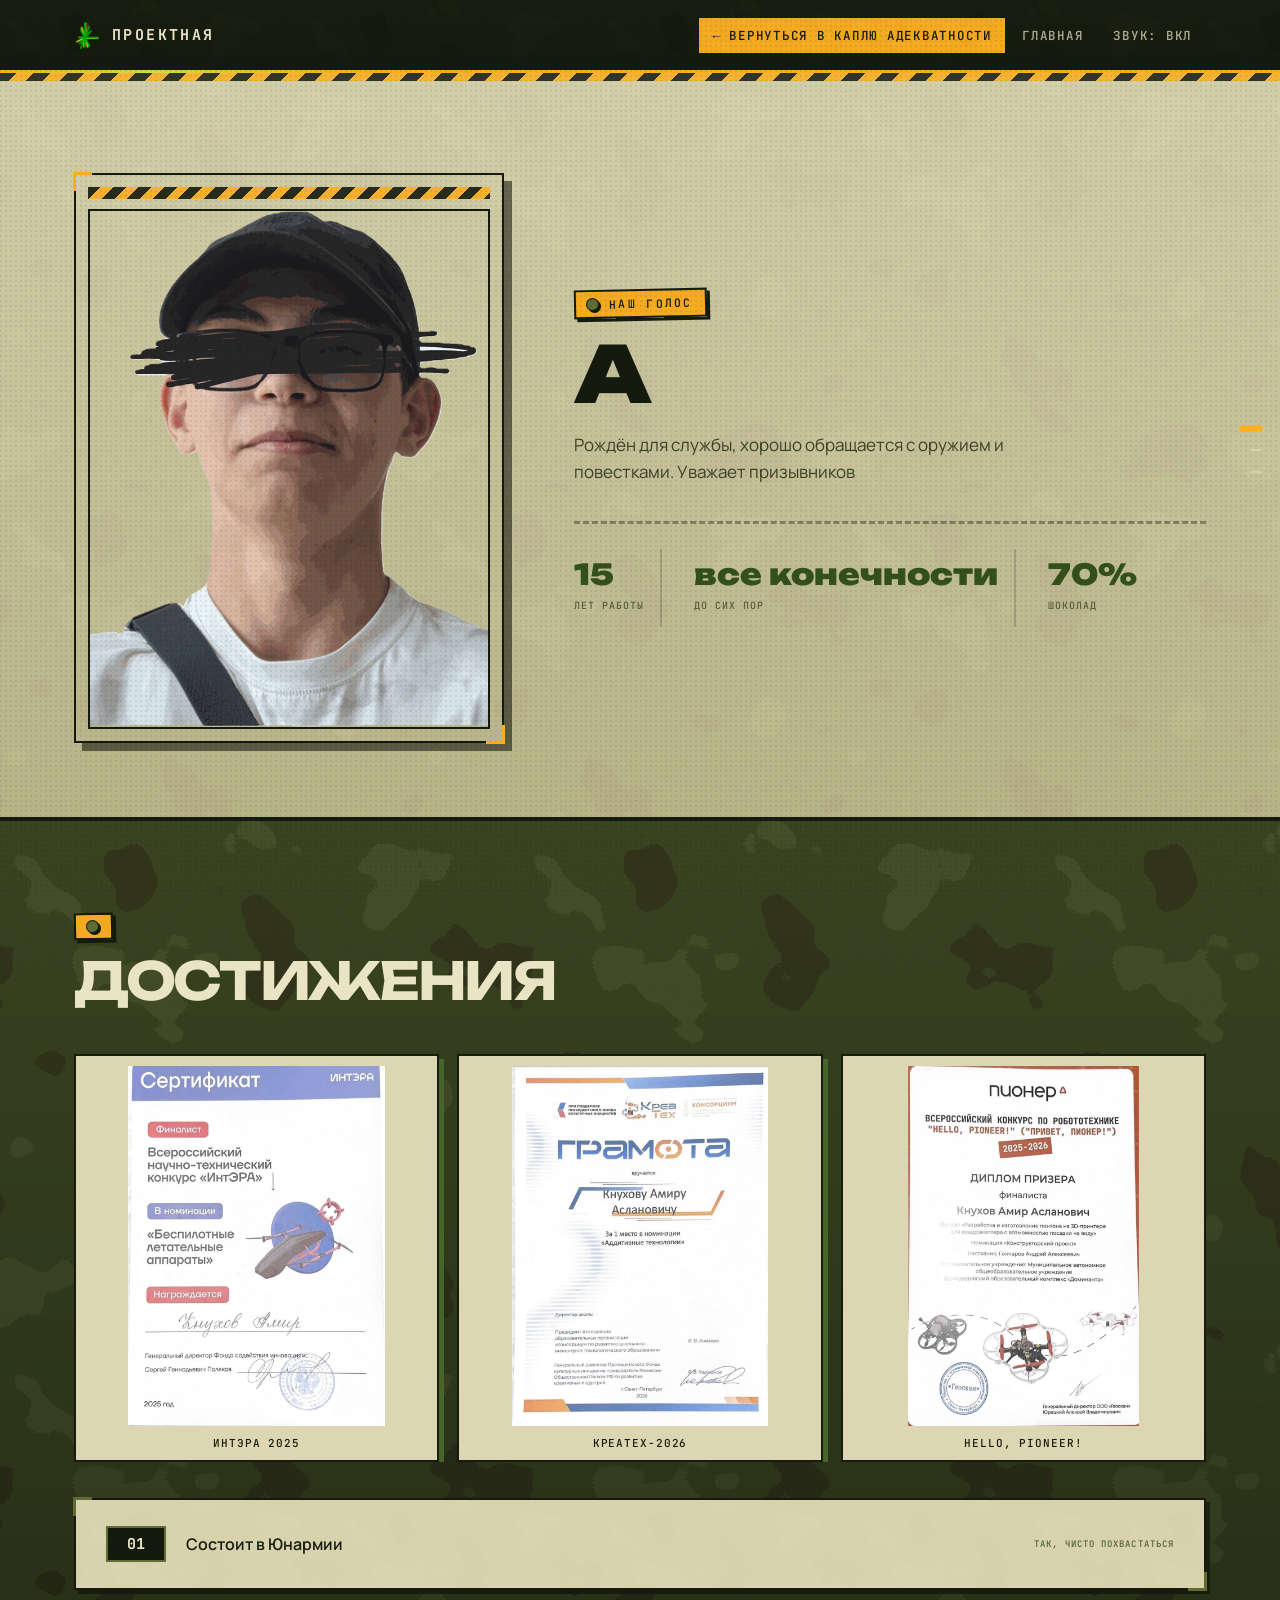
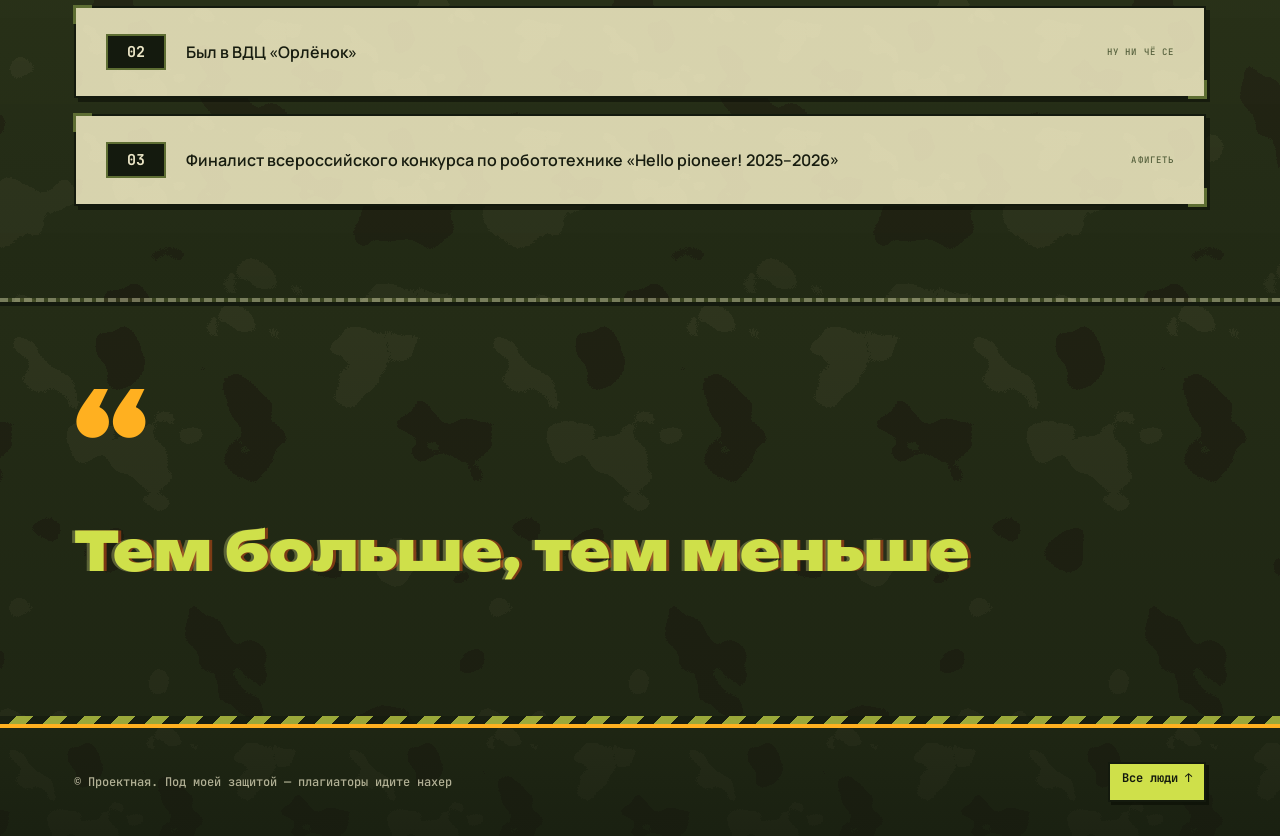
==== commit 3493e785: "Improve site loading performance Use WebP previews, local fonts and shorter transitions without chan" ====
--- a/a.html
+++ b/a.html
@@ -6,8 +6,7 @@
   <title>A</title>
 
   <link rel="icon" href="favicon.png">
-  <link rel="preconnect" href="https://fonts.googleapis.com">
-  <link rel="preconnect" href="https://fonts.gstatic.com" crossorigin>
+  <link rel="stylesheet" href="fonts.css">
   <link rel="stylesheet" href="portfolio.css">
   <link rel="stylesheet" href="fx.css">
   <link rel="stylesheet" href="page-transition.css">
@@ -222,7 +221,7 @@
         <div class="profile-grid">
           <div class="profile-photo frame reveal">
             <div class="photo-code"></div>
-            <img src="EMA_2.png" alt="А">
+            <img src="EMA_2.png" alt="А" decoding="async" fetchpriority="high">
           </div>
 
           <div class="profile-copy reveal">
--- a/fonts.css
+++ b/fonts.css
@@ -0,0 +1,566 @@
+@font-face {
+  font-family: 'JetBrains Mono';
+  font-style: normal;
+  font-weight: 400;
+  font-display: swap;
+  src: url(assets/fonts/jetbrains-mono-cyrillic-ext.woff2) format('woff2');
+  unicode-range: U+0460-052F, U+1C80-1C8A, U+20B4, U+2DE0-2DFF, U+A640-A69F, U+FE2E-FE2F;
+}
+
+@font-face {
+  font-family: 'JetBrains Mono';
+  font-style: normal;
+  font-weight: 400;
+  font-display: swap;
+  src: url(assets/fonts/jetbrains-mono-cyrillic.woff2) format('woff2');
+  unicode-range: U+0301, U+0400-045F, U+0490-0491, U+04B0-04B1, U+2116;
+}
+
+@font-face {
+  font-family: 'JetBrains Mono';
+  font-style: normal;
+  font-weight: 400;
+  font-display: swap;
+  src: url(assets/fonts/jetbrains-mono-greek.woff2) format('woff2');
+  unicode-range: U+0370-0377, U+037A-037F, U+0384-038A, U+038C, U+038E-03A1, U+03A3-03FF;
+}
+
+@font-face {
+  font-family: 'JetBrains Mono';
+  font-style: normal;
+  font-weight: 400;
+  font-display: swap;
+  src: url(assets/fonts/jetbrains-mono-vietnamese.woff2) format('woff2');
+  unicode-range: U+0102-0103, U+0110-0111, U+0128-0129, U+0168-0169, U+01A0-01A1, U+01AF-01B0, U+0300-0301, U+0303-0304, U+0308-0309, U+0323, U+0329, U+1EA0-1EF9, U+20AB;
+}
+
+@font-face {
+  font-family: 'JetBrains Mono';
+  font-style: normal;
+  font-weight: 400;
+  font-display: swap;
+  src: url(assets/fonts/jetbrains-mono-latin-ext.woff2) format('woff2');
+  unicode-range: U+0100-02BA, U+02BD-02C5, U+02C7-02CC, U+02CE-02D7, U+02DD-02FF, U+0304, U+0308, U+0329, U+1D00-1DBF, U+1E00-1E9F, U+1EF2-1EFF, U+2020, U+20A0-20AB, U+20AD-20C4, U+2113, U+2C60-2C7F, U+A720-A7FF;
+}
+
+@font-face {
+  font-family: 'JetBrains Mono';
+  font-style: normal;
+  font-weight: 400;
+  font-display: swap;
+  src: url(assets/fonts/jetbrains-mono-latin.woff2) format('woff2');
+  unicode-range: U+0000-00FF, U+0131, U+0152-0153, U+02BB-02BC, U+02C6, U+02DA, U+02DC, U+0304, U+0308, U+0329, U+2000-206F, U+20AC, U+2122, U+2191, U+2193, U+2212, U+2215, U+FEFF, U+FFFD;
+}
+
+@font-face {
+  font-family: 'JetBrains Mono';
+  font-style: normal;
+  font-weight: 500;
+  font-display: swap;
+  src: url(assets/fonts/jetbrains-mono-cyrillic-ext.woff2) format('woff2');
+  unicode-range: U+0460-052F, U+1C80-1C8A, U+20B4, U+2DE0-2DFF, U+A640-A69F, U+FE2E-FE2F;
+}
+
+@font-face {
+  font-family: 'JetBrains Mono';
+  font-style: normal;
+  font-weight: 500;
+  font-display: swap;
+  src: url(assets/fonts/jetbrains-mono-cyrillic.woff2) format('woff2');
+  unicode-range: U+0301, U+0400-045F, U+0490-0491, U+04B0-04B1, U+2116;
+}
+
+@font-face {
+  font-family: 'JetBrains Mono';
+  font-style: normal;
+  font-weight: 500;
+  font-display: swap;
+  src: url(assets/fonts/jetbrains-mono-greek.woff2) format('woff2');
+  unicode-range: U+0370-0377, U+037A-037F, U+0384-038A, U+038C, U+038E-03A1, U+03A3-03FF;
+}
+
+@font-face {
+  font-family: 'JetBrains Mono';
+  font-style: normal;
+  font-weight: 500;
+  font-display: swap;
+  src: url(assets/fonts/jetbrains-mono-vietnamese.woff2) format('woff2');
+  unicode-range: U+0102-0103, U+0110-0111, U+0128-0129, U+0168-0169, U+01A0-01A1, U+01AF-01B0, U+0300-0301, U+0303-0304, U+0308-0309, U+0323, U+0329, U+1EA0-1EF9, U+20AB;
+}
+
+@font-face {
+  font-family: 'JetBrains Mono';
+  font-style: normal;
+  font-weight: 500;
+  font-display: swap;
+  src: url(assets/fonts/jetbrains-mono-latin-ext.woff2) format('woff2');
+  unicode-range: U+0100-02BA, U+02BD-02C5, U+02C7-02CC, U+02CE-02D7, U+02DD-02FF, U+0304, U+0308, U+0329, U+1D00-1DBF, U+1E00-1E9F, U+1EF2-1EFF, U+2020, U+20A0-20AB, U+20AD-20C4, U+2113, U+2C60-2C7F, U+A720-A7FF;
+}
+
+@font-face {
+  font-family: 'JetBrains Mono';
+  font-style: normal;
+  font-weight: 500;
+  font-display: swap;
+  src: url(assets/fonts/jetbrains-mono-latin.woff2) format('woff2');
+  unicode-range: U+0000-00FF, U+0131, U+0152-0153, U+02BB-02BC, U+02C6, U+02DA, U+02DC, U+0304, U+0308, U+0329, U+2000-206F, U+20AC, U+2122, U+2191, U+2193, U+2212, U+2215, U+FEFF, U+FFFD;
+}
+
+@font-face {
+  font-family: 'JetBrains Mono';
+  font-style: normal;
+  font-weight: 700;
+  font-display: swap;
+  src: url(assets/fonts/jetbrains-mono-cyrillic-ext.woff2) format('woff2');
+  unicode-range: U+0460-052F, U+1C80-1C8A, U+20B4, U+2DE0-2DFF, U+A640-A69F, U+FE2E-FE2F;
+}
+
+@font-face {
+  font-family: 'JetBrains Mono';
+  font-style: normal;
+  font-weight: 700;
+  font-display: swap;
+  src: url(assets/fonts/jetbrains-mono-cyrillic.woff2) format('woff2');
+  unicode-range: U+0301, U+0400-045F, U+0490-0491, U+04B0-04B1, U+2116;
+}
+
+@font-face {
+  font-family: 'JetBrains Mono';
+  font-style: normal;
+  font-weight: 700;
+  font-display: swap;
+  src: url(assets/fonts/jetbrains-mono-greek.woff2) format('woff2');
+  unicode-range: U+0370-0377, U+037A-037F, U+0384-038A, U+038C, U+038E-03A1, U+03A3-03FF;
+}
+
+@font-face {
+  font-family: 'JetBrains Mono';
+  font-style: normal;
+  font-weight: 700;
+  font-display: swap;
+  src: url(assets/fonts/jetbrains-mono-vietnamese.woff2) format('woff2');
+  unicode-range: U+0102-0103, U+0110-0111, U+0128-0129, U+0168-0169, U+01A0-01A1, U+01AF-01B0, U+0300-0301, U+0303-0304, U+0308-0309, U+0323, U+0329, U+1EA0-1EF9, U+20AB;
+}
+
+@font-face {
+  font-family: 'JetBrains Mono';
+  font-style: normal;
+  font-weight: 700;
+  font-display: swap;
+  src: url(assets/fonts/jetbrains-mono-latin-ext.woff2) format('woff2');
+  unicode-range: U+0100-02BA, U+02BD-02C5, U+02C7-02CC, U+02CE-02D7, U+02DD-02FF, U+0304, U+0308, U+0329, U+1D00-1DBF, U+1E00-1E9F, U+1EF2-1EFF, U+2020, U+20A0-20AB, U+20AD-20C4, U+2113, U+2C60-2C7F, U+A720-A7FF;
+}
+
+@font-face {
+  font-family: 'JetBrains Mono';
+  font-style: normal;
+  font-weight: 700;
+  font-display: swap;
+  src: url(assets/fonts/jetbrains-mono-latin.woff2) format('woff2');
+  unicode-range: U+0000-00FF, U+0131, U+0152-0153, U+02BB-02BC, U+02C6, U+02DA, U+02DC, U+0304, U+0308, U+0329, U+2000-206F, U+20AC, U+2122, U+2191, U+2193, U+2212, U+2215, U+FEFF, U+FFFD;
+}
+
+@font-face {
+  font-family: 'Manrope';
+  font-style: normal;
+  font-weight: 400;
+  font-display: swap;
+  src: url(assets/fonts/manrope-cyrillic-ext.woff2) format('woff2');
+  unicode-range: U+0460-052F, U+1C80-1C8A, U+20B4, U+2DE0-2DFF, U+A640-A69F, U+FE2E-FE2F;
+}
+
+@font-face {
+  font-family: 'Manrope';
+  font-style: normal;
+  font-weight: 400;
+  font-display: swap;
+  src: url(assets/fonts/manrope-cyrillic.woff2) format('woff2');
+  unicode-range: U+0301, U+0400-045F, U+0490-0491, U+04B0-04B1, U+2116;
+}
+
+@font-face {
+  font-family: 'Manrope';
+  font-style: normal;
+  font-weight: 400;
+  font-display: swap;
+  src: url(assets/fonts/manrope-greek.woff2) format('woff2');
+  unicode-range: U+0370-0377, U+037A-037F, U+0384-038A, U+038C, U+038E-03A1, U+03A3-03FF;
+}
+
+@font-face {
+  font-family: 'Manrope';
+  font-style: normal;
+  font-weight: 400;
+  font-display: swap;
+  src: url(assets/fonts/manrope-vietnamese.woff2) format('woff2');
+  unicode-range: U+0102-0103, U+0110-0111, U+0128-0129, U+0168-0169, U+01A0-01A1, U+01AF-01B0, U+0300-0301, U+0303-0304, U+0308-0309, U+0323, U+0329, U+1EA0-1EF9, U+20AB;
+}
+
+@font-face {
+  font-family: 'Manrope';
+  font-style: normal;
+  font-weight: 400;
+  font-display: swap;
+  src: url(assets/fonts/manrope-latin-ext.woff2) format('woff2');
+  unicode-range: U+0100-02BA, U+02BD-02C5, U+02C7-02CC, U+02CE-02D7, U+02DD-02FF, U+0304, U+0308, U+0329, U+1D00-1DBF, U+1E00-1E9F, U+1EF2-1EFF, U+2020, U+20A0-20AB, U+20AD-20C4, U+2113, U+2C60-2C7F, U+A720-A7FF;
+}
+
+@font-face {
+  font-family: 'Manrope';
+  font-style: normal;
+  font-weight: 400;
+  font-display: swap;
+  src: url(assets/fonts/manrope-latin.woff2) format('woff2');
+  unicode-range: U+0000-00FF, U+0131, U+0152-0153, U+02BB-02BC, U+02C6, U+02DA, U+02DC, U+0304, U+0308, U+0329, U+2000-206F, U+20AC, U+2122, U+2191, U+2193, U+2212, U+2215, U+FEFF, U+FFFD;
+}
+
+@font-face {
+  font-family: 'Manrope';
+  font-style: normal;
+  font-weight: 500;
+  font-display: swap;
+  src: url(assets/fonts/manrope-cyrillic-ext.woff2) format('woff2');
+  unicode-range: U+0460-052F, U+1C80-1C8A, U+20B4, U+2DE0-2DFF, U+A640-A69F, U+FE2E-FE2F;
+}
+
+@font-face {
+  font-family: 'Manrope';
+  font-style: normal;
+  font-weight: 500;
+  font-display: swap;
+  src: url(assets/fonts/manrope-cyrillic.woff2) format('woff2');
+  unicode-range: U+0301, U+0400-045F, U+0490-0491, U+04B0-04B1, U+2116;
+}
+
+@font-face {
+  font-family: 'Manrope';
+  font-style: normal;
+  font-weight: 500;
+  font-display: swap;
+  src: url(assets/fonts/manrope-greek.woff2) format('woff2');
+  unicode-range: U+0370-0377, U+037A-037F, U+0384-038A, U+038C, U+038E-03A1, U+03A3-03FF;
+}
+
+@font-face {
+  font-family: 'Manrope';
+  font-style: normal;
+  font-weight: 500;
+  font-display: swap;
+  src: url(assets/fonts/manrope-vietnamese.woff2) format('woff2');
+  unicode-range: U+0102-0103, U+0110-0111, U+0128-0129, U+0168-0169, U+01A0-01A1, U+01AF-01B0, U+0300-0301, U+0303-0304, U+0308-0309, U+0323, U+0329, U+1EA0-1EF9, U+20AB;
+}
+
+@font-face {
+  font-family: 'Manrope';
+  font-style: normal;
+  font-weight: 500;
+  font-display: swap;
+  src: url(assets/fonts/manrope-latin-ext.woff2) format('woff2');
+  unicode-range: U+0100-02BA, U+02BD-02C5, U+02C7-02CC, U+02CE-02D7, U+02DD-02FF, U+0304, U+0308, U+0329, U+1D00-1DBF, U+1E00-1E9F, U+1EF2-1EFF, U+2020, U+20A0-20AB, U+20AD-20C4, U+2113, U+2C60-2C7F, U+A720-A7FF;
+}
+
+@font-face {
+  font-family: 'Manrope';
+  font-style: normal;
+  font-weight: 500;
+  font-display: swap;
+  src: url(assets/fonts/manrope-latin.woff2) format('woff2');
+  unicode-range: U+0000-00FF, U+0131, U+0152-0153, U+02BB-02BC, U+02C6, U+02DA, U+02DC, U+0304, U+0308, U+0329, U+2000-206F, U+20AC, U+2122, U+2191, U+2193, U+2212, U+2215, U+FEFF, U+FFFD;
+}
+
+@font-face {
+  font-family: 'Manrope';
+  font-style: normal;
+  font-weight: 600;
+  font-display: swap;
+  src: url(assets/fonts/manrope-cyrillic-ext.woff2) format('woff2');
+  unicode-range: U+0460-052F, U+1C80-1C8A, U+20B4, U+2DE0-2DFF, U+A640-A69F, U+FE2E-FE2F;
+}
+
+@font-face {
+  font-family: 'Manrope';
+  font-style: normal;
+  font-weight: 600;
+  font-display: swap;
+  src: url(assets/fonts/manrope-cyrillic.woff2) format('woff2');
+  unicode-range: U+0301, U+0400-045F, U+0490-0491, U+04B0-04B1, U+2116;
+}
+
+@font-face {
+  font-family: 'Manrope';
+  font-style: normal;
+  font-weight: 600;
+  font-display: swap;
+  src: url(assets/fonts/manrope-greek.woff2) format('woff2');
+  unicode-range: U+0370-0377, U+037A-037F, U+0384-038A, U+038C, U+038E-03A1, U+03A3-03FF;
+}
+
+@font-face {
+  font-family: 'Manrope';
+  font-style: normal;
+  font-weight: 600;
+  font-display: swap;
+  src: url(assets/fonts/manrope-vietnamese.woff2) format('woff2');
+  unicode-range: U+0102-0103, U+0110-0111, U+0128-0129, U+0168-0169, U+01A0-01A1, U+01AF-01B0, U+0300-0301, U+0303-0304, U+0308-0309, U+0323, U+0329, U+1EA0-1EF9, U+20AB;
+}
+
+@font-face {
+  font-family: 'Manrope';
+  font-style: normal;
+  font-weight: 600;
+  font-display: swap;
+  src: url(assets/fonts/manrope-latin-ext.woff2) format('woff2');
+  unicode-range: U+0100-02BA, U+02BD-02C5, U+02C7-02CC, U+02CE-02D7, U+02DD-02FF, U+0304, U+0308, U+0329, U+1D00-1DBF, U+1E00-1E9F, U+1EF2-1EFF, U+2020, U+20A0-20AB, U+20AD-20C4, U+2113, U+2C60-2C7F, U+A720-A7FF;
+}
+
+@font-face {
+  font-family: 'Manrope';
+  font-style: normal;
+  font-weight: 600;
+  font-display: swap;
+  src: url(assets/fonts/manrope-latin.woff2) format('woff2');
+  unicode-range: U+0000-00FF, U+0131, U+0152-0153, U+02BB-02BC, U+02C6, U+02DA, U+02DC, U+0304, U+0308, U+0329, U+2000-206F, U+20AC, U+2122, U+2191, U+2193, U+2212, U+2215, U+FEFF, U+FFFD;
+}
+
+@font-face {
+  font-family: 'Manrope';
+  font-style: normal;
+  font-weight: 700;
+  font-display: swap;
+  src: url(assets/fonts/manrope-cyrillic-ext.woff2) format('woff2');
+  unicode-range: U+0460-052F, U+1C80-1C8A, U+20B4, U+2DE0-2DFF, U+A640-A69F, U+FE2E-FE2F;
+}
+
+@font-face {
+  font-family: 'Manrope';
+  font-style: normal;
+  font-weight: 700;
+  font-display: swap;
+  src: url(assets/fonts/manrope-cyrillic.woff2) format('woff2');
+  unicode-range: U+0301, U+0400-045F, U+0490-0491, U+04B0-04B1, U+2116;
+}
+
+@font-face {
+  font-family: 'Manrope';
+  font-style: normal;
+  font-weight: 700;
+  font-display: swap;
+  src: url(assets/fonts/manrope-greek.woff2) format('woff2');
+  unicode-range: U+0370-0377, U+037A-037F, U+0384-038A, U+038C, U+038E-03A1, U+03A3-03FF;
+}
+
+@font-face {
+  font-family: 'Manrope';
+  font-style: normal;
+  font-weight: 700;
+  font-display: swap;
+  src: url(assets/fonts/manrope-vietnamese.woff2) format('woff2');
+  unicode-range: U+0102-0103, U+0110-0111, U+0128-0129, U+0168-0169, U+01A0-01A1, U+01AF-01B0, U+0300-0301, U+0303-0304, U+0308-0309, U+0323, U+0329, U+1EA0-1EF9, U+20AB;
+}
+
+@font-face {
+  font-family: 'Manrope';
+  font-style: normal;
+  font-weight: 700;
+  font-display: swap;
+  src: url(assets/fonts/manrope-latin-ext.woff2) format('woff2');
+  unicode-range: U+0100-02BA, U+02BD-02C5, U+02C7-02CC, U+02CE-02D7, U+02DD-02FF, U+0304, U+0308, U+0329, U+1D00-1DBF, U+1E00-1E9F, U+1EF2-1EFF, U+2020, U+20A0-20AB, U+20AD-20C4, U+2113, U+2C60-2C7F, U+A720-A7FF;
+}
+
+@font-face {
+  font-family: 'Manrope';
+  font-style: normal;
+  font-weight: 700;
+  font-display: swap;
+  src: url(assets/fonts/manrope-latin.woff2) format('woff2');
+  unicode-range: U+0000-00FF, U+0131, U+0152-0153, U+02BB-02BC, U+02C6, U+02DA, U+02DC, U+0304, U+0308, U+0329, U+2000-206F, U+20AC, U+2122, U+2191, U+2193, U+2212, U+2215, U+FEFF, U+FFFD;
+}
+
+@font-face {
+  font-family: 'Manrope';
+  font-style: normal;
+  font-weight: 800;
+  font-display: swap;
+  src: url(assets/fonts/manrope-cyrillic-ext.woff2) format('woff2');
+  unicode-range: U+0460-052F, U+1C80-1C8A, U+20B4, U+2DE0-2DFF, U+A640-A69F, U+FE2E-FE2F;
+}
+
+@font-face {
+  font-family: 'Manrope';
+  font-style: normal;
+  font-weight: 800;
+  font-display: swap;
+  src: url(assets/fonts/manrope-cyrillic.woff2) format('woff2');
+  unicode-range: U+0301, U+0400-045F, U+0490-0491, U+04B0-04B1, U+2116;
+}
+
+@font-face {
+  font-family: 'Manrope';
+  font-style: normal;
+  font-weight: 800;
+  font-display: swap;
+  src: url(assets/fonts/manrope-greek.woff2) format('woff2');
+  unicode-range: U+0370-0377, U+037A-037F, U+0384-038A, U+038C, U+038E-03A1, U+03A3-03FF;
+}
+
+@font-face {
+  font-family: 'Manrope';
+  font-style: normal;
+  font-weight: 800;
+  font-display: swap;
+  src: url(assets/fonts/manrope-vietnamese.woff2) format('woff2');
+  unicode-range: U+0102-0103, U+0110-0111, U+0128-0129, U+0168-0169, U+01A0-01A1, U+01AF-01B0, U+0300-0301, U+0303-0304, U+0308-0309, U+0323, U+0329, U+1EA0-1EF9, U+20AB;
+}
+
+@font-face {
+  font-family: 'Manrope';
+  font-style: normal;
+  font-weight: 800;
+  font-display: swap;
+  src: url(assets/fonts/manrope-latin-ext.woff2) format('woff2');
+  unicode-range: U+0100-02BA, U+02BD-02C5, U+02C7-02CC, U+02CE-02D7, U+02DD-02FF, U+0304, U+0308, U+0329, U+1D00-1DBF, U+1E00-1E9F, U+1EF2-1EFF, U+2020, U+20A0-20AB, U+20AD-20C4, U+2113, U+2C60-2C7F, U+A720-A7FF;
+}
+
+@font-face {
+  font-family: 'Manrope';
+  font-style: normal;
+  font-weight: 800;
+  font-display: swap;
+  src: url(assets/fonts/manrope-latin.woff2) format('woff2');
+  unicode-range: U+0000-00FF, U+0131, U+0152-0153, U+02BB-02BC, U+02C6, U+02DA, U+02DC, U+0304, U+0308, U+0329, U+2000-206F, U+20AC, U+2122, U+2191, U+2193, U+2212, U+2215, U+FEFF, U+FFFD;
+}
+
+@font-face {
+  font-family: 'Unbounded';
+  font-style: normal;
+  font-weight: 500;
+  font-display: swap;
+  src: url(assets/fonts/unbounded-cyrillic-ext.woff2) format('woff2');
+  unicode-range: U+0460-052F, U+1C80-1C8A, U+20B4, U+2DE0-2DFF, U+A640-A69F, U+FE2E-FE2F;
+}
+
+@font-face {
+  font-family: 'Unbounded';
+  font-style: normal;
+  font-weight: 500;
+  font-display: swap;
+  src: url(assets/fonts/unbounded-cyrillic.woff2) format('woff2');
+  unicode-range: U+0301, U+0400-045F, U+0490-0491, U+04B0-04B1, U+2116;
+}
+
+@font-face {
+  font-family: 'Unbounded';
+  font-style: normal;
+  font-weight: 500;
+  font-display: swap;
+  src: url(assets/fonts/unbounded-vietnamese.woff2) format('woff2');
+  unicode-range: U+0102-0103, U+0110-0111, U+0128-0129, U+0168-0169, U+01A0-01A1, U+01AF-01B0, U+0300-0301, U+0303-0304, U+0308-0309, U+0323, U+0329, U+1EA0-1EF9, U+20AB;
+}
+
+@font-face {
+  font-family: 'Unbounded';
+  font-style: normal;
+  font-weight: 500;
+  font-display: swap;
+  src: url(assets/fonts/unbounded-latin-ext.woff2) format('woff2');
+  unicode-range: U+0100-02BA, U+02BD-02C5, U+02C7-02CC, U+02CE-02D7, U+02DD-02FF, U+0304, U+0308, U+0329, U+1D00-1DBF, U+1E00-1E9F, U+1EF2-1EFF, U+2020, U+20A0-20AB, U+20AD-20C4, U+2113, U+2C60-2C7F, U+A720-A7FF;
+}
+
+@font-face {
+  font-family: 'Unbounded';
+  font-style: normal;
+  font-weight: 500;
+  font-display: swap;
+  src: url(assets/fonts/unbounded-latin.woff2) format('woff2');
+  unicode-range: U+0000-00FF, U+0131, U+0152-0153, U+02BB-02BC, U+02C6, U+02DA, U+02DC, U+0304, U+0308, U+0329, U+2000-206F, U+20AC, U+2122, U+2191, U+2193, U+2212, U+2215, U+FEFF, U+FFFD;
+}
+
+@font-face {
+  font-family: 'Unbounded';
+  font-style: normal;
+  font-weight: 700;
+  font-display: swap;
+  src: url(assets/fonts/unbounded-cyrillic-ext.woff2) format('woff2');
+  unicode-range: U+0460-052F, U+1C80-1C8A, U+20B4, U+2DE0-2DFF, U+A640-A69F, U+FE2E-FE2F;
+}
+
+@font-face {
+  font-family: 'Unbounded';
+  font-style: normal;
+  font-weight: 700;
+  font-display: swap;
+  src: url(assets/fonts/unbounded-cyrillic.woff2) format('woff2');
+  unicode-range: U+0301, U+0400-045F, U+0490-0491, U+04B0-04B1, U+2116;
+}
+
+@font-face {
+  font-family: 'Unbounded';
+  font-style: normal;
+  font-weight: 700;
+  font-display: swap;
+  src: url(assets/fonts/unbounded-vietnamese.woff2) format('woff2');
+  unicode-range: U+0102-0103, U+0110-0111, U+0128-0129, U+0168-0169, U+01A0-01A1, U+01AF-01B0, U+0300-0301, U+0303-0304, U+0308-0309, U+0323, U+0329, U+1EA0-1EF9, U+20AB;
+}
+
+@font-face {
+  font-family: 'Unbounded';
+  font-style: normal;
+  font-weight: 700;
+  font-display: swap;
+  src: url(assets/fonts/unbounded-latin-ext.woff2) format('woff2');
+  unicode-range: U+0100-02BA, U+02BD-02C5, U+02C7-02CC, U+02CE-02D7, U+02DD-02FF, U+0304, U+0308, U+0329, U+1D00-1DBF, U+1E00-1E9F, U+1EF2-1EFF, U+2020, U+20A0-20AB, U+20AD-20C4, U+2113, U+2C60-2C7F, U+A720-A7FF;
+}
+
+@font-face {
+  font-family: 'Unbounded';
+  font-style: normal;
+  font-weight: 700;
+  font-display: swap;
+  src: url(assets/fonts/unbounded-latin.woff2) format('woff2');
+  unicode-range: U+0000-00FF, U+0131, U+0152-0153, U+02BB-02BC, U+02C6, U+02DA, U+02DC, U+0304, U+0308, U+0329, U+2000-206F, U+20AC, U+2122, U+2191, U+2193, U+2212, U+2215, U+FEFF, U+FFFD;
+}
+
+@font-face {
+  font-family: 'Unbounded';
+  font-style: normal;
+  font-weight: 900;
+  font-display: swap;
+  src: url(assets/fonts/unbounded-cyrillic-ext.woff2) format('woff2');
+  unicode-range: U+0460-052F, U+1C80-1C8A, U+20B4, U+2DE0-2DFF, U+A640-A69F, U+FE2E-FE2F;
+}
+
+@font-face {
+  font-family: 'Unbounded';
+  font-style: normal;
+  font-weight: 900;
+  font-display: swap;
+  src: url(assets/fonts/unbounded-cyrillic.woff2) format('woff2');
+  unicode-range: U+0301, U+0400-045F, U+0490-0491, U+04B0-04B1, U+2116;
+}
+
+@font-face {
+  font-family: 'Unbounded';
+  font-style: normal;
+  font-weight: 900;
+  font-display: swap;
+  src: url(assets/fonts/unbounded-vietnamese.woff2) format('woff2');
+  unicode-range: U+0102-0103, U+0110-0111, U+0128-0129, U+0168-0169, U+01A0-01A1, U+01AF-01B0, U+0300-0301, U+0303-0304, U+0308-0309, U+0323, U+0329, U+1EA0-1EF9, U+20AB;
+}
+
+@font-face {
+  font-family: 'Unbounded';
+  font-style: normal;
+  font-weight: 900;
+  font-display: swap;
+  src: url(assets/fonts/unbounded-latin-ext.woff2) format('woff2');
+  unicode-range: U+0100-02BA, U+02BD-02C5, U+02C7-02CC, U+02CE-02D7, U+02DD-02FF, U+0304, U+0308, U+0329, U+1D00-1DBF, U+1E00-1E9F, U+1EF2-1EFF, U+2020, U+20A0-20AB, U+20AD-20C4, U+2113, U+2C60-2C7F, U+A720-A7FF;
+}
+
+@font-face {
+  font-family: 'Unbounded';
+  font-style: normal;
+  font-weight: 900;
+  font-display: swap;
+  src: url(assets/fonts/unbounded-latin.woff2) format('woff2');
+  unicode-range: U+0000-00FF, U+0131, U+0152-0153, U+02BB-02BC, U+02C6, U+02DA, U+02DC, U+0304, U+0308, U+0329, U+2000-206F, U+20AC, U+2122, U+2191, U+2193, U+2212, U+2215, U+FEFF, U+FFFD;
+}
--- a/portfolio.css
+++ b/portfolio.css
@@ -1,4 +1,3 @@
-@import url('https://fonts.googleapis.com/css2?family=Unbounded:wght@500;700;900&family=JetBrains+Mono:wght@400;500;700&family=Manrope:wght@400;500;600;700;800&display=swap');
 
 :root {
   --bg: #e9e2d0;
@@ -171,7 +170,7 @@
   left: 400px;
   width: 45%;
   aspect-ratio: 2952 / 1374;
-  background: url('loxi-bg.png') center / 100% 100% no-repeat;
+  background: url('assets/images/loxi-bg.webp') center / 100% 100% no-repeat;
   opacity: 1;
   filter: brightness(1.6);
   pointer-events: none;
--- a/page-transition.css
+++ b/page-transition.css
@@ -16,15 +16,15 @@
 /* открытие страницы: быстрый вылет камеры наружу, плавное затухание в конце */
 body.pt-in #page-content {
   transition:
-    transform 0.7s cubic-bezier(0.16, 1, 0.3, 1),
-    opacity 0.35s ease 0.3s;
+    transform 0.32s cubic-bezier(0.16, 1, 0.3, 1),
+    opacity 0.16s ease;
 }
 
 /* уход со страницы: разгон камеры внутрь точки */
 body.pt-out #page-content {
   transition:
-    transform 0.55s cubic-bezier(0.7, 0, 0.84, 0),
-    opacity 0.3s ease;
+    transform 0.16s cubic-bezier(0.7, 0, 0.84, 0),
+    opacity 0.12s ease;
 }
 
 body.pt-open #page-content {
@@ -57,10 +57,10 @@
 }
 @keyframes ptSpin { to { rotate: 360deg; } }
 body.pt-in .pt-reticle {
-  transition: transform 0.7s cubic-bezier(0.16, 1, 0.3, 1), opacity 0.3s ease;
+  transition: transform 0.32s cubic-bezier(0.16, 1, 0.3, 1), opacity 0.16s ease;
 }
 body.pt-out .pt-reticle {
-  transition: transform 0.4s cubic-bezier(0.7, 0, 0.84, 0), opacity 0.2s ease;
+  transition: transform 0.16s cubic-bezier(0.7, 0, 0.84, 0), opacity 0.12s ease;
 }
 body.pt-open .pt-reticle {
   transform: translate(-50%, -50%) scale(1);
@@ -78,7 +78,7 @@
   transform: scaleY(0);
   transform-origin: 50% 0;
   background: repeating-linear-gradient(135deg, #101216 0 14px, #1b34e8 14px 17px, #101216 17px 30px);
-  transition: transform 0.42s cubic-bezier(0.77, 0, 0.18, 1);
+  transition: transform 0.14s cubic-bezier(0.77, 0, 0.18, 1);
 }
 body.pt-out #page-transition::before {
   transform: scaleY(1);
@@ -92,7 +92,7 @@
 body.pt-in.pt-open #page-transition::before {
   transform: scaleY(0);
   transform-origin: 50% 100%;
-  transition: transform 0.62s cubic-bezier(0.77, 0, 0.18, 1);
+  transition: transform 0.28s cubic-bezier(0.77, 0, 0.18, 1);
 }
 
 /* кислотная линия по нижней кромке затвора */
